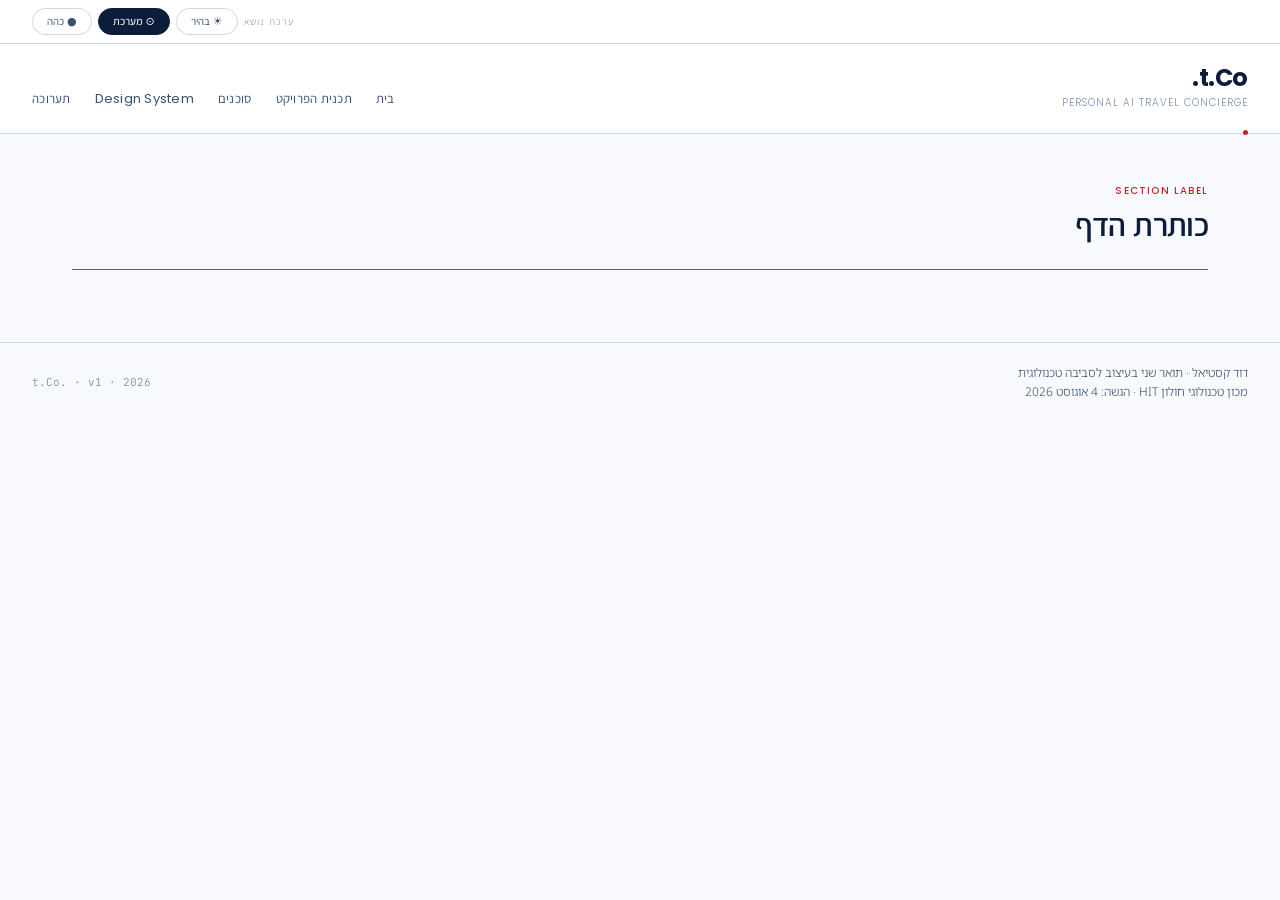
==== pages/agents.html @ d702f6f4 "init: t.Co. project structure" ====
<!DOCTYPE html>
<html lang="he" dir="rtl" data-theme="system">
<head>
  <meta charset="UTF-8" />
  <meta name="viewport" content="width=device-width, initial-scale=1.0" />
  <title>t.Co. — [PAGE TITLE]</title>
  <link rel="stylesheet" href="../assets/css/tco-design.css" />
</head>
<body>

  <!-- Theme bar -->
  <div class="theme-bar">
    <span class="theme-bar__label">ערכת נושא</span>
    <button class="theme-btn" onclick="setTheme('light')"  id="btn-light">☀ בהיר</button>
    <button class="theme-btn" onclick="setTheme('system')" id="btn-system">⊙ מערכת</button>
    <button class="theme-btn" onclick="setTheme('dark')"   id="btn-dark">● כהה</button>
  </div>

  <!-- Header -->
  <header class="site-header">
    <div>
      <div class="site-logo">t.Co.</div>
      <div class="site-tagline">Personal AI Travel Concierge</div>
    </div>
    <nav>
      <ul class="site-nav">
        <li><a href="../index.html">בית</a></li>
        <li><a href="project-plan.html">תכנית הפרויקט</a></li>
        <li><a href="agents.html">סוכנים</a></li>
        <li><a href="design-system.html">Design System</a></li>
        <li><a href="exhibition.html">תערוכה</a></li>
      </ul>
    </nav>
  </header>

  <!-- Page content -->
  <main>
    <section class="section">
      <div class="container">

        <p class="section-label">SECTION LABEL</p>
        <h1>כותרת הדף</h1>
        <hr class="rule-blue" />

        <!-- Content here -->

      </div>
    </section>
  </main>

  <!-- Footer -->
  <footer class="site-footer">
    <div class="site-footer__left" dir="rtl">
      דוד קסטיאל · תואר שני בעיצוב לסביבה טכנולוגית<br>
      מכון טכנולוגי חולון HIT · הגשה: 4 אוגוסט 2026
    </div>
    <div class="site-footer__right">t.Co. · v1 · 2026</div>
  </footer>

  <script>
    const root = document.documentElement;
    const mq   = window.matchMedia('(prefers-color-scheme: dark)');
    let current = localStorage.getItem('tco-theme') || 'system';
    function applyTheme(t) {
      root.setAttribute('data-theme', t);
      ['light','system','dark'].forEach(x =>
        document.getElementById('btn-' + x).classList.toggle('active', x === t)
      );
      current = t;
      localStorage.setItem('tco-theme', t);
    }
    function setTheme(t) { applyTheme(t); }
    mq.addEventListener('change', () => { if (current === 'system') applyTheme('system'); });
    applyTheme(current);
  </script>
</body>
</html>
---- assets/css/tco-design.css ----
/*
 * t.Co. Design System — tco-design.css
 * Personal AI Travel Concierge | David Castiel | HIT M.Design 2026
 * Import this file in every HTML page in the project.
 *
 * Usage:
 *   <link rel="stylesheet" href="../assets/css/tco-design.css">
 *   (adjust relative path per page depth)
 */

/* ── Google Fonts ─────────────────────────────────────────────────────────── */
@import url('https://fonts.googleapis.com/css2?family=Poppins:wght@300;400;500;700&family=Assistant:wght@300;400;600&family=Noto+Sans+Hebrew:wght@300;400;600&family=JetBrains+Mono:wght@400;500&display=swap');

/* ── CSS Variables — Light Theme (default) ───────────────────────────────── */
:root {
  /* Primary blues */
  --navy:          #0B1D3A;
  --blue-mid:      #1A3F72;
  --blue-soft:     #2E6AAF;
  --blue-pale:     #E8F0FA;

  /* Accent */
  --crimson:       #C0272D;
  --crimson-dim:   #F5E0E1;

  /* Text */
  --text-dark:     #0F1C2E;
  --text-mid:      #3A5070;
  --text-light:    #7A94B0;

  /* Surfaces */
  --bg:            #F8F9FC;
  --surface:       #FFFFFF;
  --card:          #FFFFFF;
  --rule:          #C8D8EC;

  /* Typography */
  --font-latin:    'Poppins', 'Assistant', 'DM Sans', system-ui, sans-serif;
  --font-hebrew:   'Noto Sans Hebrew', 'Assistant', system-ui, sans-serif;
  --font-mono:     'JetBrains Mono', monospace;

  /* Spacing */
  --unit:          8px;
  --radius-sm:     6px;
  --radius-md:     8px;
  --radius-lg:     12px;
  --radius-xl:     16px;
  --max-width:     1200px;
}

/* ── Dark Theme ──────────────────────────────────────────────────────────── */
[data-theme="dark"] {
  --navy:          #B8D0F0;
  --blue-mid:      #7AAAD4;
  --blue-soft:     #4A7FB5;
  --blue-pale:     #1C2230;

  --crimson:       #E05A5F;
  --crimson-dim:   #2A1518;

  --text-dark:     #F0EDE8;
  --text-mid:      #8A95AA;
  --text-light:    #4A5568;

  --bg:            #0D1117;
  --surface:       #161B22;
  --card:          #1C2230;
  --rule:          #2A3245;
}

/* ── System Theme ────────────────────────────────────────────────────────── */
@media (prefers-color-scheme: dark) {
  [data-theme="system"] {
    --navy:          #B8D0F0;
    --blue-mid:      #7AAAD4;
    --blue-soft:     #4A7FB5;
    --blue-pale:     #1C2230;
    --crimson:       #E05A5F;
    --crimson-dim:   #2A1518;
    --text-dark:     #F0EDE8;
    --text-mid:      #8A95AA;
    --text-light:    #4A5568;
    --bg:            #0D1117;
    --surface:       #161B22;
    --card:          #1C2230;
    --rule:          #2A3245;
  }
}

/* ── Reset & Base ────────────────────────────────────────────────────────── */
*, *::before, *::after { box-sizing: border-box; margin: 0; padding: 0; }

html {
  font-size: 16px;
  scroll-behavior: smooth;
  -webkit-font-smoothing: antialiased;
}

body {
  background: var(--bg);
  color: var(--text-dark);
  font-family: var(--font-latin);
  font-weight: 300;
  line-height: 1.7;
  transition: background 0.25s ease, color 0.25s ease;
}

/* Hebrew content */
[lang="he"], .rtl, [dir="rtl"] {
  font-family: var(--font-hebrew);
  direction: rtl;
  text-align: right;
}

/* ── Typography ──────────────────────────────────────────────────────────── */
h1, h2, h3, h4 { color: var(--navy); line-height: 1.25; }

h1 { font-size: 2rem;    font-weight: 600; letter-spacing: -0.02em; margin-bottom: 0.5rem; }
h2 { font-size: 1.375rem; font-weight: 500; margin-bottom: 0.4rem; }
h3 { font-size: 1.1rem;  font-weight: 500; color: var(--blue-mid); margin-bottom: 0.3rem; }
h4 { font-size: 0.9rem;  font-weight: 500; color: var(--text-mid); text-transform: uppercase; letter-spacing: 0.08em; }

p  { color: var(--text-dark); font-size: 0.9375rem; margin-bottom: 1rem; }

a  { color: var(--blue-soft); text-decoration: none; transition: color 0.2s ease; }
a:hover { color: var(--crimson); }

code, pre {
  font-family: var(--font-mono);
  font-size: 0.85rem;
  background: var(--blue-pale);
  color: var(--blue-mid);
  border-radius: var(--radius-sm);
  padding: 0.15em 0.4em;
}

pre {
  padding: 1rem 1.25rem;
  overflow-x: auto;
  border: 1px solid var(--rule);
}

/* ── Layout ──────────────────────────────────────────────────────────────── */
.container {
  width: 100%;
  max-width: var(--max-width);
  margin: 0 auto;
  padding: 0 32px;
}

.section {
  padding: 48px 0;
  border-bottom: 1px solid var(--rule);
}

.section:last-child { border-bottom: none; }

.grid-2 { display: grid; grid-template-columns: repeat(2, 1fr); gap: 24px; }
.grid-3 { display: grid; grid-template-columns: repeat(3, 1fr); gap: 16px; }
.grid-4 { display: grid; grid-template-columns: repeat(4, 1fr); gap: 14px; }

@media (max-width: 768px) {
  .grid-2, .grid-3, .grid-4 { grid-template-columns: 1fr; }
  .container { padding: 0 20px; }
}

/* ── Theme Bar ───────────────────────────────────────────────────────────── */
.theme-bar {
  display: flex;
  align-items: center;
  justify-content: flex-end;
  gap: 6px;
  padding: 8px 32px;
  background: var(--surface);
  border-bottom: 1px solid var(--rule);
}

.theme-bar__label {
  font-size: 10px;
  letter-spacing: 0.1em;
  text-transform: uppercase;
  color: var(--text-light);
  margin-right: 4px;
}

.theme-btn {
  padding: 4px 14px;
  border-radius: 20px;
  border: 1px solid var(--rule);
  background: transparent;
  color: var(--text-mid);
  font-family: var(--font-latin);
  font-size: 11px;
  cursor: pointer;
  transition: all 0.2s ease;
}

.theme-btn:hover { border-color: var(--blue-soft); color: var(--blue-soft); }
.theme-btn.active {
  background: var(--navy);
  border-color: var(--navy);
  color: var(--bg);
  font-weight: 500;
}

/* ── Header ──────────────────────────────────────────────────────────────── */
.site-header {
  border-bottom: 1px solid var(--rule);
  padding: 22px 32px;
  display: flex;
  align-items: flex-end;
  justify-content: space-between;
  background: var(--surface);
  position: relative;
}

/* Thin crimson dot accent on far right of header bottom border */
.site-header::after {
  content: '';
  position: absolute;
  bottom: -2px;
  right: 32px;
  width: 5px;
  height: 5px;
  border-radius: 50%;
  background: var(--crimson);
}

.site-logo {
  font-family: var(--font-latin);
  font-size: 1.5rem;
  font-weight: 700;
  color: var(--navy);
  letter-spacing: -0.02em;
  line-height: 1;
}

.site-tagline {
  font-size: 10px;
  letter-spacing: 0.1em;
  text-transform: uppercase;
  color: var(--text-light);
  margin-top: 4px;
}

.site-nav {
  display: flex;
  gap: 24px;
  align-items: center;
  list-style: none;
}

.site-nav a {
  font-size: 13px;
  color: var(--text-mid);
  font-weight: 400;
  letter-spacing: 0.02em;
}

.site-nav a:hover { color: var(--navy); }

.site-nav a.active { color: var(--navy); font-weight: 500; }

/* ── Footer ──────────────────────────────────────────────────────────────── */
.site-footer {
  border-top: 1px solid var(--rule);
  padding: 20px 32px;
  display: flex;
  justify-content: space-between;
  align-items: center;
}

.site-footer__left  { font-size: 12px; color: var(--text-mid); line-height: 1.6; }
.site-footer__right { font-family: var(--font-mono); font-size: 11px; color: var(--text-light); }

/* ── Cards ───────────────────────────────────────────────────────────────── */
.card {
  background: var(--card);
  border: 1px solid var(--rule);
  border-radius: var(--radius-lg);
  padding: 24px;
  transition: border-color 0.2s ease;
}

.card:hover { border-color: var(--blue-soft); }

.card__icon {
  width: 36px;
  height: 36px;
  border-radius: var(--radius-md);
  margin-bottom: 14px;
  display: flex;
  align-items: center;
  justify-content: center;
}

.card__title {
  font-size: 14px;
  font-weight: 600;
  color: var(--navy);
  margin-bottom: 6px;
}

.card__body {
  font-size: 13px;
  color: var(--text-mid);
  line-height: 1.65;
}

/* ── Buttons ─────────────────────────────────────────────────────────────── */
.btn {
  display: inline-flex;
  align-items: center;
  gap: 8px;
  padding: 10px 22px;
  border-radius: var(--radius-md);
  font-family: var(--font-latin);
  font-size: 12px;
  font-weight: 500;
  letter-spacing: 0.05em;
  text-transform: uppercase;
  cursor: pointer;
  transition: all 0.2s ease;
  border: none;
}

.btn-primary {
  background: var(--blue-mid);
  color: #FFFFFF;
}

.btn-primary:hover { background: var(--navy); color: #FFFFFF; }

.btn-outline {
  background: transparent;
  color: var(--blue-soft);
  border: 1px solid var(--blue-soft);
}

.btn-outline:hover { border-color: var(--navy); color: var(--navy); }

.btn-crimson {
  background: var(--crimson);
  color: #FFFFFF;
}

.btn-crimson:hover { opacity: 0.88; color: #FFFFFF; }

/* ── Status / Tag Pills ──────────────────────────────────────────────────── */
.pill {
  display: inline-block;
  padding: 3px 12px;
  border-radius: 20px;
  font-size: 10px;
  font-weight: 600;
  letter-spacing: 0.07em;
  text-transform: uppercase;
  white-space: nowrap;
}

.pill-key     { background: #F5E0E1; color: #C0272D; }
.pill-design  { background: #EEEAF8; color: #5A4FAA; }
.pill-dev     { background: #E0F4F3; color: #2A9E96; }
.pill-qa      { background: #FDF3E3; color: #B86F0A; }
.pill-content { background: #E8F0FA; color: #2E6AAF; }
.pill-docs    { background: #EDEAF8; color: #7A6FC0; }
.pill-fix     { background: #F5E0E1; color: #C0272D; }
.pill-impl    { background: #E8F0FA; color: #1A3F72; }

/* ── Tables ──────────────────────────────────────────────────────────────── */
.tco-table {
  width: 100%;
  border-collapse: collapse;
  font-size: 13px;
}

.tco-table th {
  background: var(--navy);
  color: var(--blue-pale);
  font-family: var(--font-latin);
  font-weight: 500;
  font-size: 11px;
  letter-spacing: 0.06em;
  text-transform: uppercase;
  padding: 10px 14px;
  text-align: left;
}

.tco-table td {
  padding: 9px 14px;
  color: var(--text-dark);
  border-bottom: 1px solid var(--rule);
  vertical-align: middle;
}

.tco-table tr:nth-child(even) td { background: var(--blue-pale); }
.tco-table tr:hover td { background: var(--crimson-dim); }

/* ── Dividers ────────────────────────────────────────────────────────────── */
.rule       { border: none; border-top: 1px solid var(--rule);       margin: 24px 0; }
.rule-blue  { border: none; border-top: 1px solid var(--blue-soft);  margin: 24px 0; }
.rule-navy  { border: none; border-top: 2px solid var(--navy);       margin: 24px 0; }

/* ── Section label (above heading) ──────────────────────────────────────── */
.section-label {
  font-size: 10px;
  font-weight: 500;
  letter-spacing: 0.12em;
  text-transform: uppercase;
  color: var(--crimson);
  margin-bottom: 6px;
}

/* ── Chapter number (large, decorative) ─────────────────────────────────── */
.chapter-num {
  font-family: var(--font-mono);
  font-size: 11px;
  font-weight: 500;
  color: var(--crimson);
  letter-spacing: 0.08em;
  text-transform: uppercase;
  margin-bottom: 4px;
}

/* ── Utility ─────────────────────────────────────────────────────────────── */
.text-center  { text-align: center; }
.text-right   { text-align: right; }
.text-muted   { color: var(--text-mid); }
.text-light   { color: var(--text-light); }
.text-crimson { color: var(--crimson); }
.text-navy    { color: var(--navy); }
.text-mono    { font-family: var(--font-mono); }

.bg-pale      { background: var(--blue-pale); }
.bg-surface   { background: var(--surface); }
.bg-navy      { background: var(--navy); color: var(--blue-pale); }

.mt-1 { margin-top:  8px; }  .mb-1 { margin-bottom:  8px; }
.mt-2 { margin-top: 16px; }  .mb-2 { margin-bottom: 16px; }
.mt-3 { margin-top: 24px; }  .mb-3 { margin-bottom: 24px; }
.mt-4 { margin-top: 32px; }  .mb-4 { margin-bottom: 32px; }
.mt-6 { margin-top: 48px; }  .mb-6 { margin-bottom: 48px; }

.hidden { display: none; }
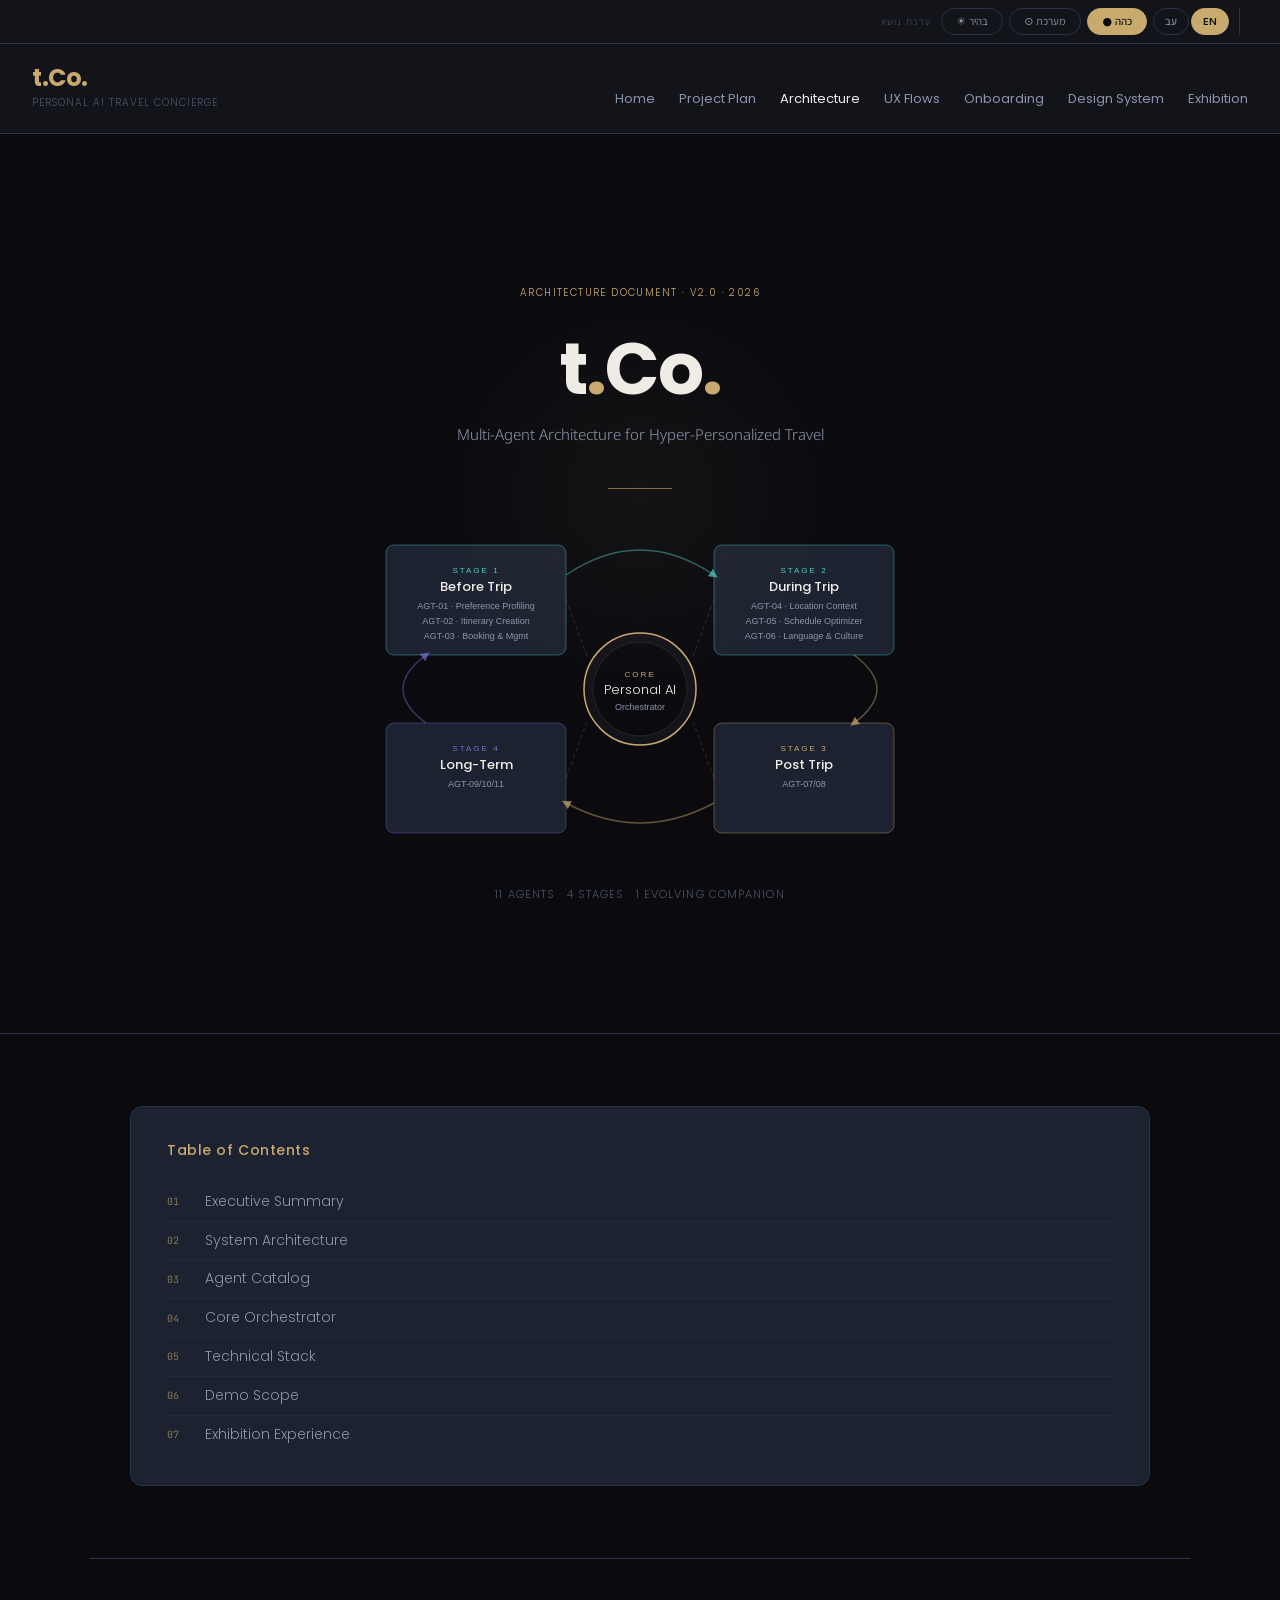
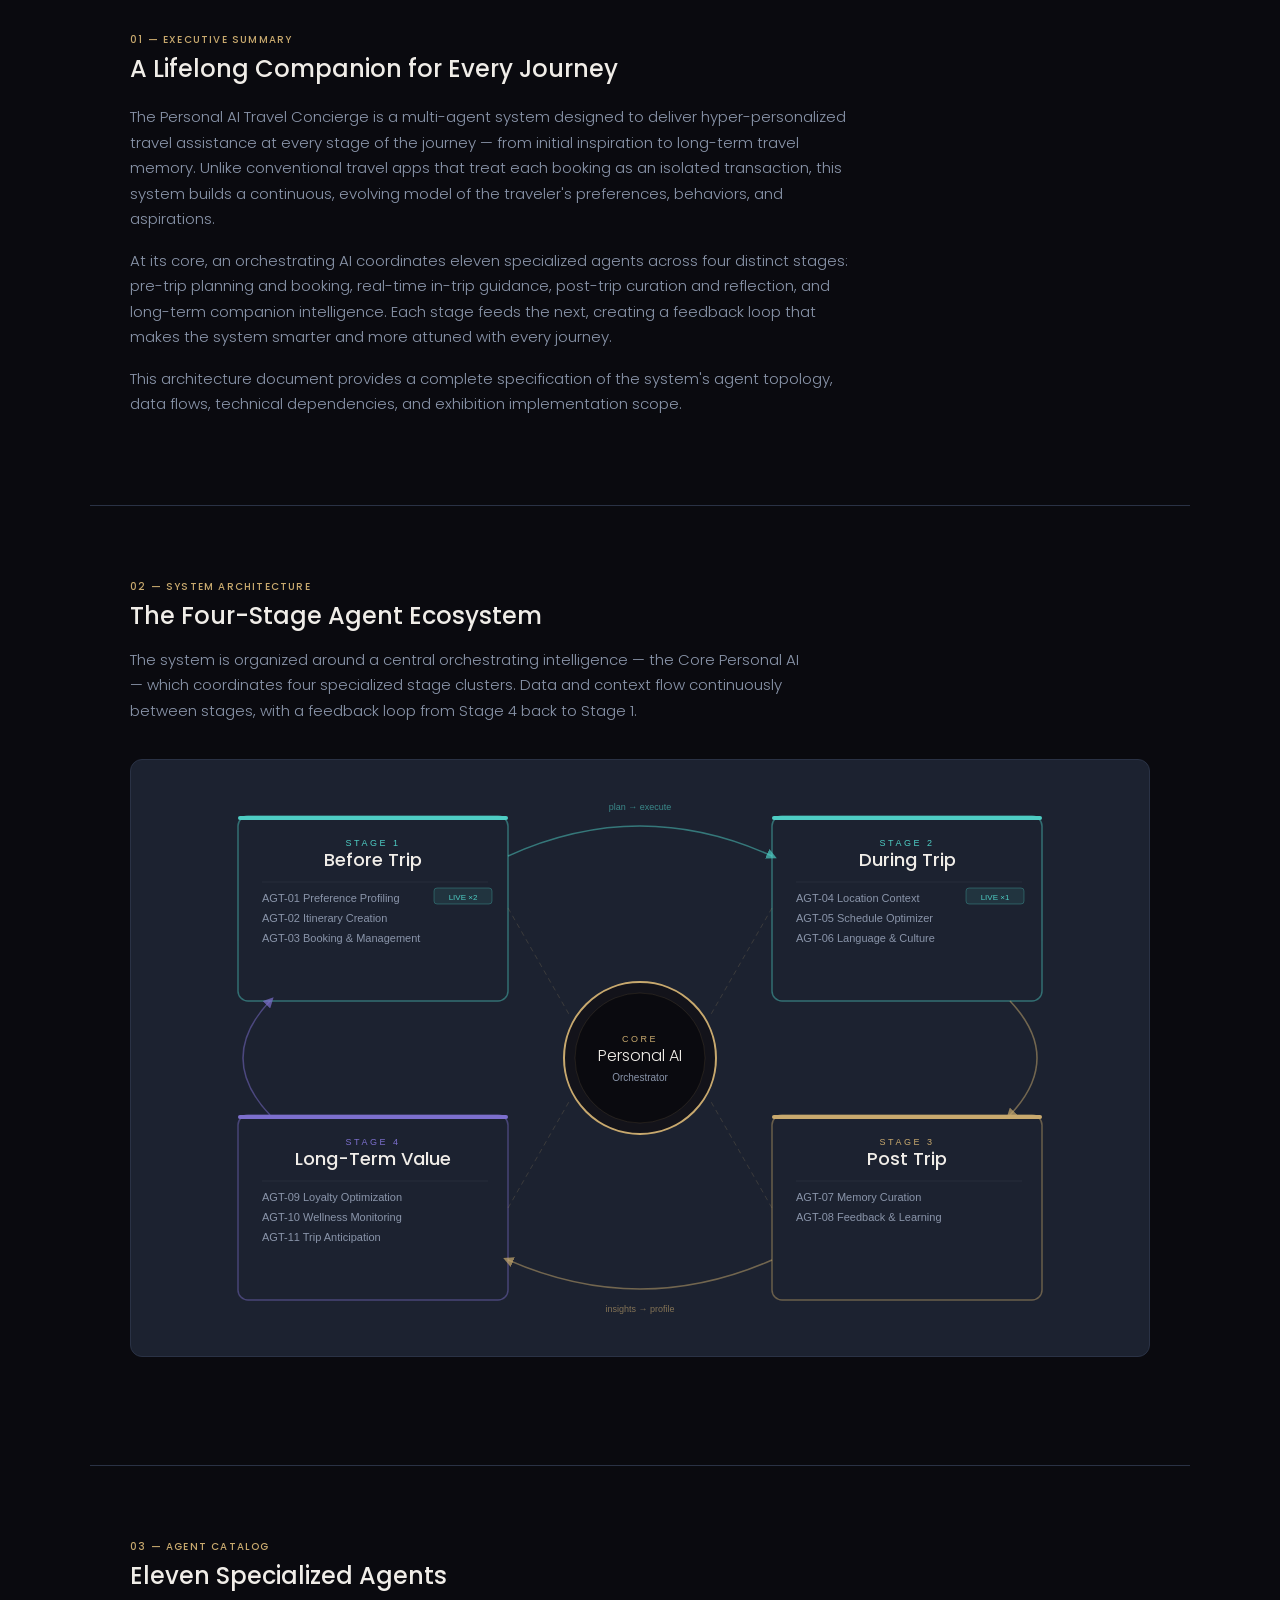
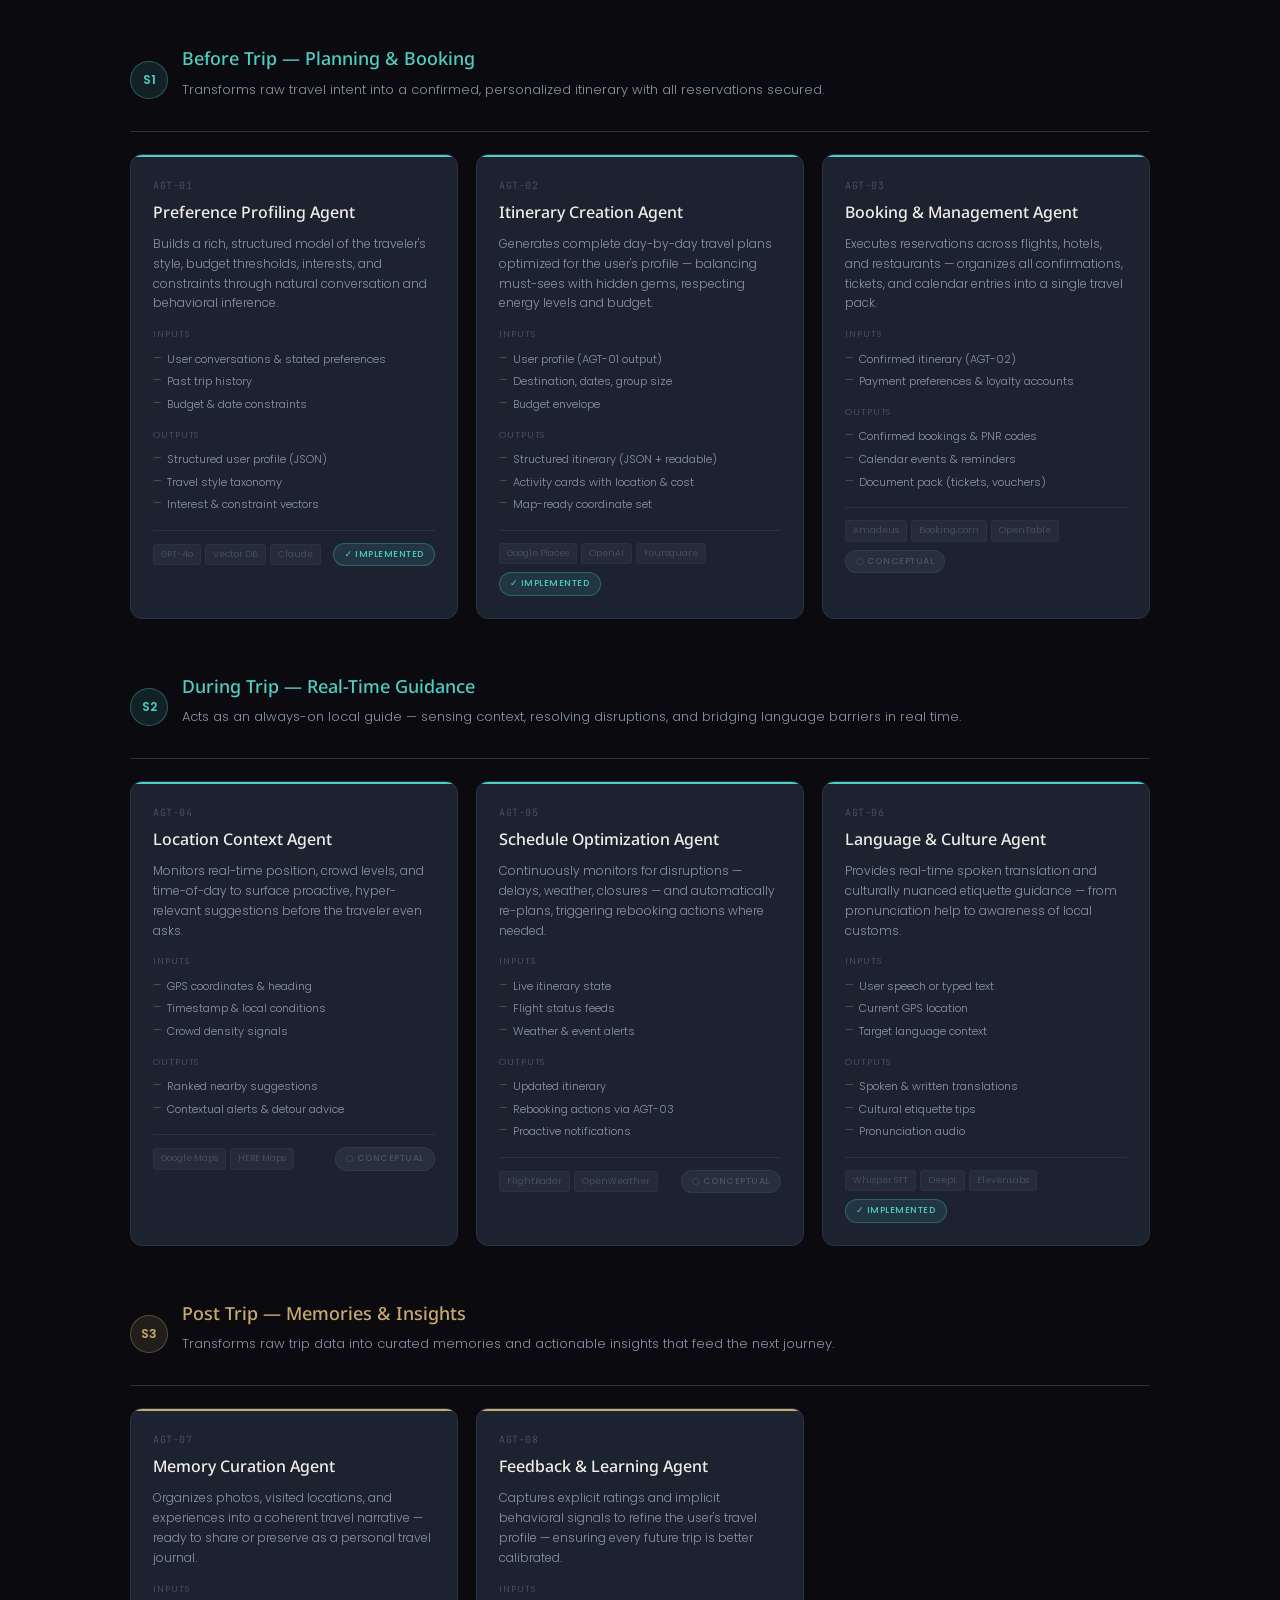
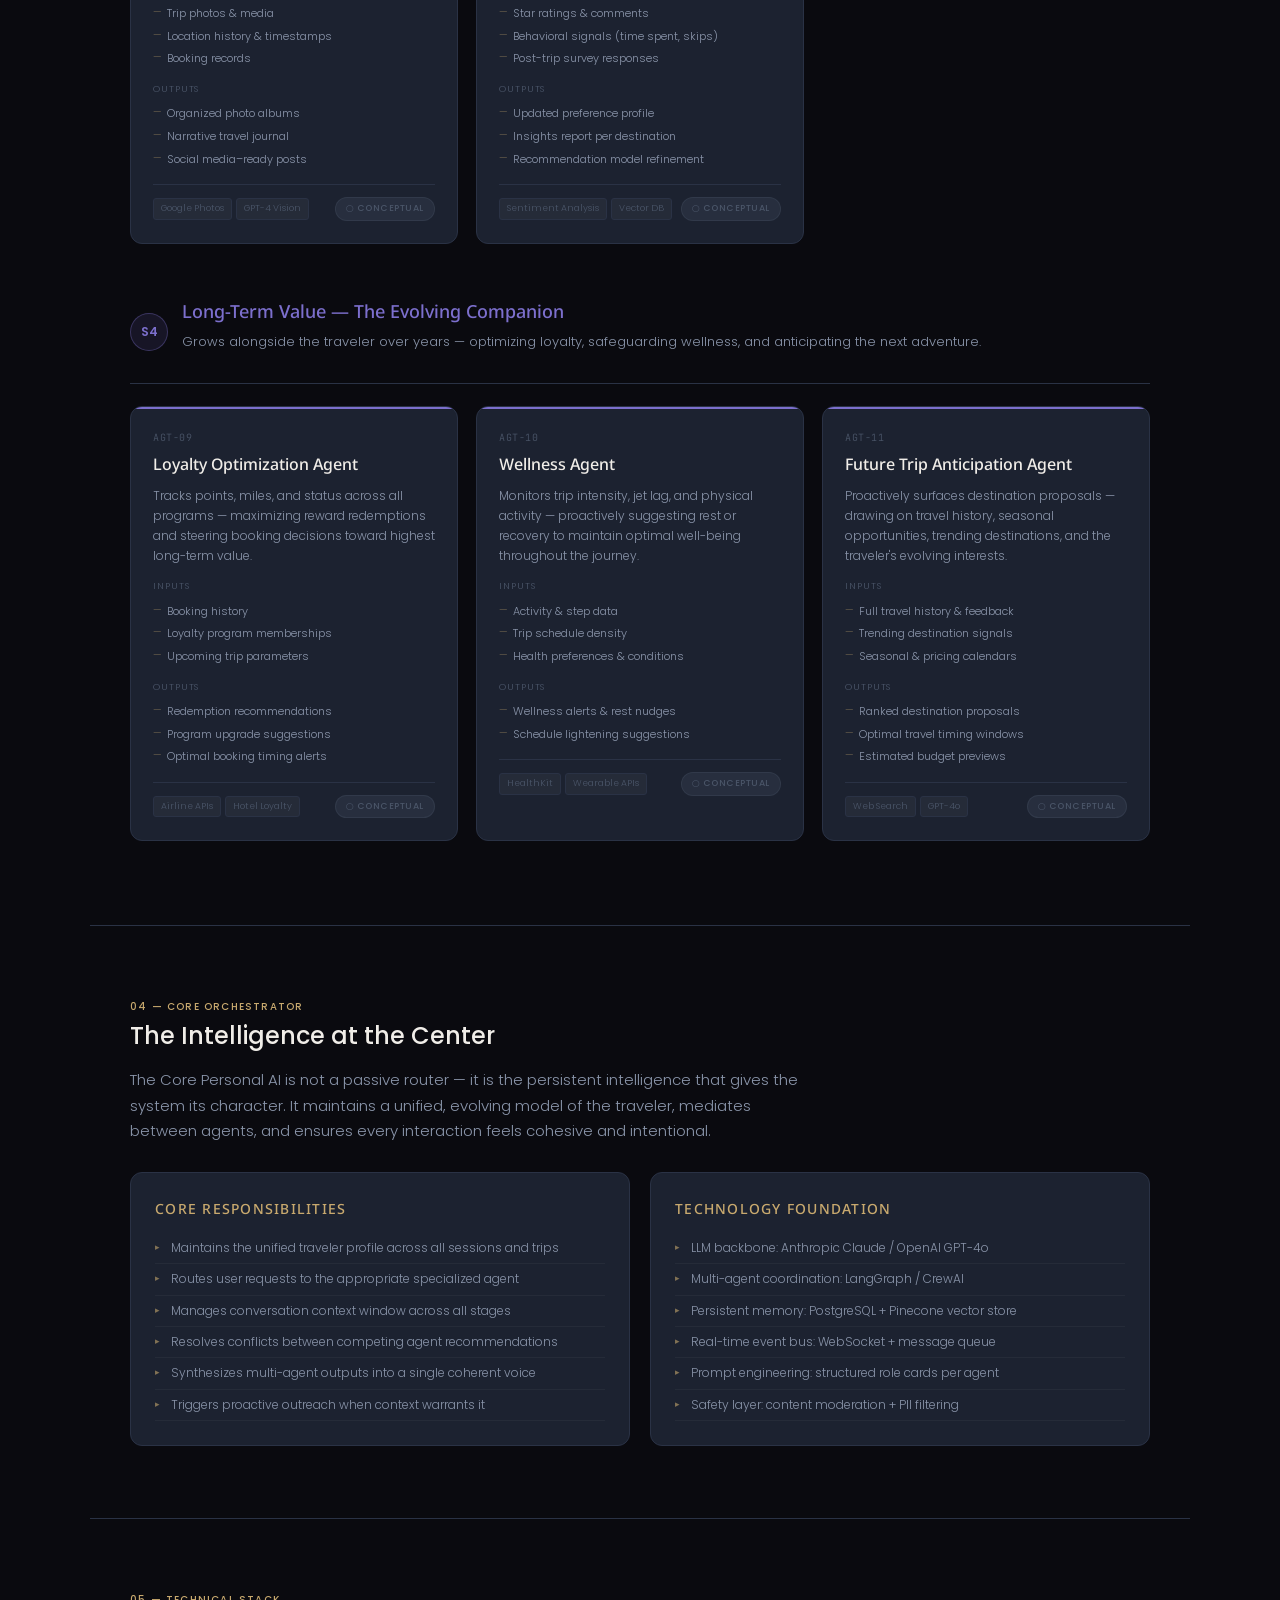
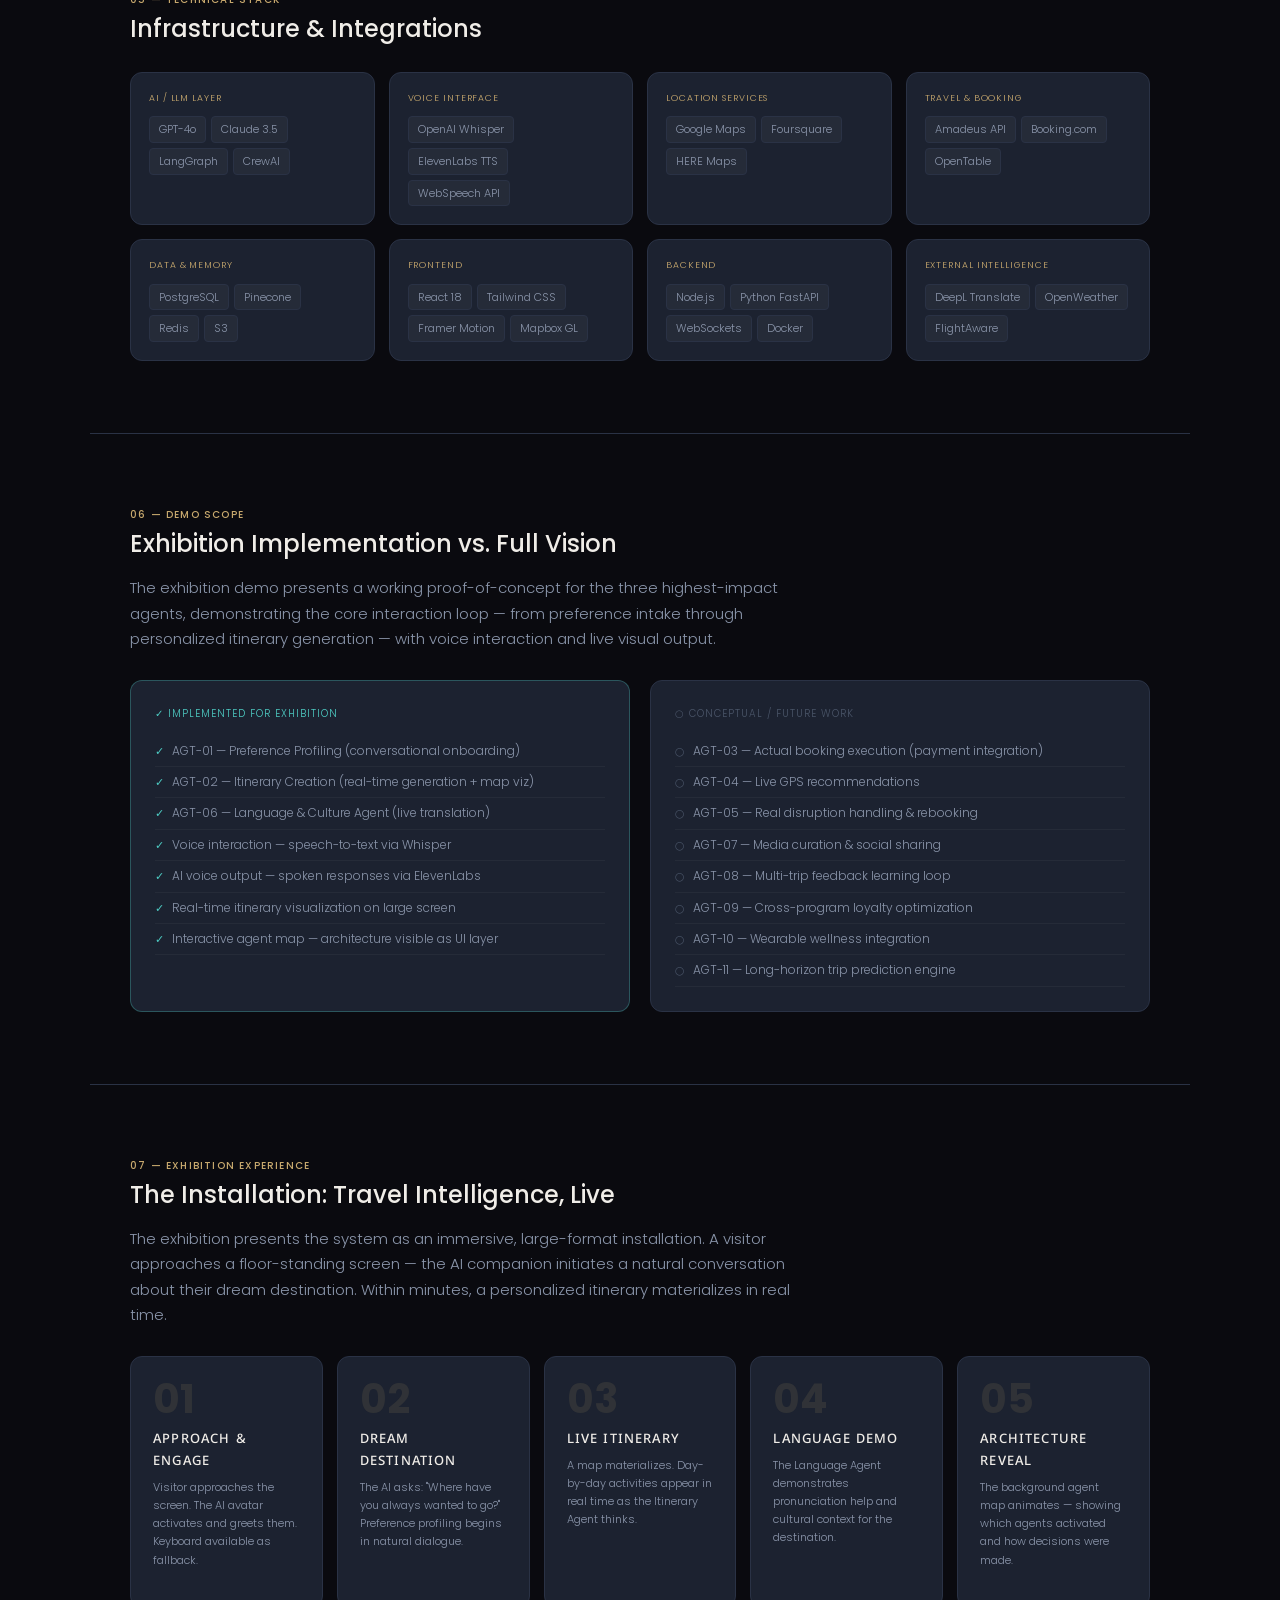
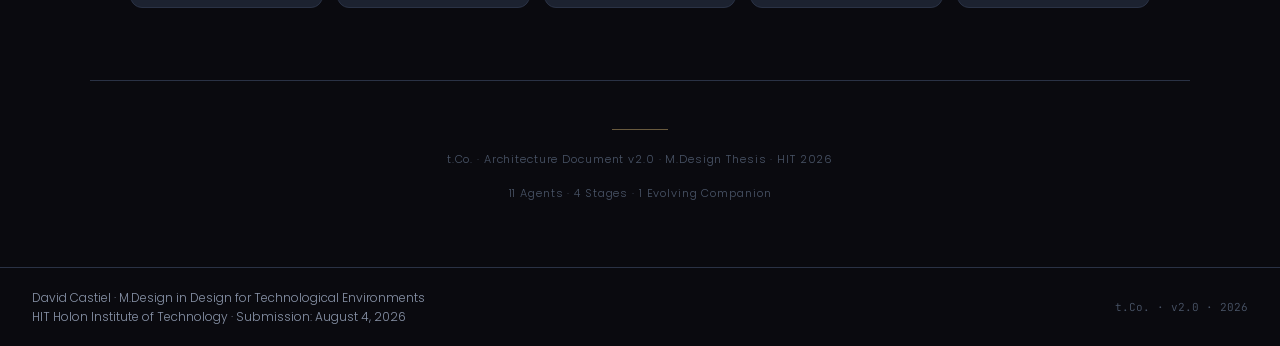
==== commit fa5a292c: "add: onboarding dialogue flows v1.0 — prototype, PDF, DOCX + nav update" ====
--- a/pages/agents.html
+++ b/pages/agents.html
@@ -1,77 +1,579 @@
 <!DOCTYPE html>
-<html lang="he" dir="rtl" data-theme="system">
+<html lang="en" dir="ltr" data-theme="system">
 <head>
-  <meta charset="UTF-8" />
-  <meta name="viewport" content="width=device-width, initial-scale=1.0" />
-  <title>t.Co. — [PAGE TITLE]</title>
-  <link rel="stylesheet" href="../assets/css/tco-design.css" />
+<meta charset="UTF-8">
+<meta name="viewport" content="width=device-width, initial-scale=1.0">
+<title>t.Co. — System Architecture — v2.0</title>
+<link rel="stylesheet" href="../assets/css/tco-design.css">
+<style>
+  .cover { min-height:100vh;display:flex;flex-direction:column;justify-content:center;align-items:center;text-align:center;padding:100px 40px 80px;background:var(--bg);border-bottom:1px solid var(--border);position:relative;overflow:hidden; }
+  .cover::before { content:'';position:absolute;width:500px;height:500px;background:radial-gradient(circle,rgba(200,169,110,0.05) 0%,transparent 65%);top:40%;left:50%;transform:translate(-50%,-50%);pointer-events:none; }
+  .cover-tag   { font-size:10px;letter-spacing:0.14em;text-transform:uppercase;color:var(--gold);margin-bottom:28px;font-family:var(--font-latin); }
+  .cover-title { font-family:var(--font-latin);font-size:clamp(40px,6vw,72px);font-weight:700;color:var(--text-primary);line-height:1.1;margin-bottom:14px;letter-spacing:-0.025em; }
+  .cover-title span { color:var(--gold); }
+  .cover-sub   { font-family:var(--font-hebrew);font-size:15px;font-weight:300;color:var(--text-secondary);margin-bottom:40px; }
+  .cover-rule  { width:64px;height:1px;background:var(--gold);margin:0 auto 40px;opacity:0.6; }
+  .cover-meta  { font-size:11px;color:var(--text-muted);letter-spacing:0.1em;text-transform:uppercase;font-family:var(--font-latin); }
+
+  .doc-section { max-width:1100px;margin:0 auto;padding:72px 40px;border-bottom:1px solid var(--border); }
+  .doc-section:last-of-type { border-bottom:none; }
+
+  .toc-box   { background:var(--card);border:1px solid var(--border);border-radius:var(--radius-lg);padding:32px 36px; }
+  .toc-title { font-size:14px;font-weight:500;color:var(--gold);margin-bottom:20px;letter-spacing:0.04em; }
+  .toc-list  { list-style:none;counter-reset:toc; }
+  .toc-list li { counter-increment:toc;padding:7px 0;border-bottom:1px solid rgba(255,255,255,0.04);display:flex;align-items:center;gap:14px; }
+  .toc-list li:last-child { border-bottom:none; }
+  .toc-list li::before { content:"0" counter(toc);font-size:10px;color:var(--gold);font-family:var(--font-mono);opacity:0.7;min-width:24px; }
+  .toc-list a { color:var(--text-secondary);font-size:14px;text-decoration:none;transition:color 0.2s; }
+  .toc-list a:hover { color:var(--gold);opacity:1; }
+
+  .diagram-box { background:var(--card);border:1px solid var(--border);border-radius:var(--radius-lg);padding:28px;margin:36px 0;overflow-x:auto; }
+  .diagram-box svg { display:block;margin:0 auto;max-width:100%; }
+
+  .stage-hdr  { display:flex;align-items:center;gap:14px;margin:52px 0 22px;padding-bottom:14px;border-bottom:1px solid var(--border); }
+  .stage-badge { width:38px;height:38px;border-radius:50%;display:flex;align-items:center;justify-content:center;font-size:12px;font-weight:600;flex-shrink:0;font-family:var(--font-latin); }
+  .sb-1 { background:rgba(78,205,196,0.12);color:var(--teal);border:1px solid rgba(78,205,196,0.35); }
+  .sb-2 { background:rgba(78,205,196,0.12);color:var(--teal);border:1px solid rgba(78,205,196,0.35); }
+  .sb-3 { background:var(--gold-dim);color:var(--gold);border:1px solid rgba(200,169,110,0.35); }
+  .sb-4 { background:var(--purple-dim);color:var(--purple);border:1px solid rgba(124,111,205,0.35); }
+  .stage-info h3 { font-size:18px;font-weight:500;font-family:var(--font-hebrew); }
+  .stage-info p  { font-size:13px;color:var(--text-secondary);margin-top:3px;font-family:var(--font-latin); }
+
+  .agents-grid { display:grid;grid-template-columns:repeat(auto-fill,minmax(300px,1fr));gap:18px;margin-bottom:12px; }
+  .agent-card  { background:var(--card);border:1px solid var(--border);border-radius:var(--radius-lg);padding:22px;transition:border-color 0.2s;position:relative;overflow:hidden; }
+  .agent-card:hover { border-color:rgba(200,169,110,0.3); }
+  .agent-card::before { content:'';position:absolute;top:0;left:0;right:0;height:2px; }
+  .ac-s1::before,.ac-s2::before { background:var(--teal); }
+  .ac-s3::before { background:var(--gold); }
+  .ac-s4::before { background:var(--purple); }
+  .agent-id   { font-family:var(--font-mono);font-size:10px;color:var(--text-muted);margin-bottom:5px;letter-spacing:0.06em; }
+  .agent-name { font-size:16px;font-weight:500;color:var(--text-primary);margin-bottom:8px;font-family:var(--font-hebrew); }
+  .agent-role { font-size:12px;color:var(--text-secondary);line-height:1.65;margin-bottom:14px;font-family:var(--font-latin);direction:ltr;text-align:left; }
+  .io-lbl  { font-size:9px;letter-spacing:0.1em;text-transform:uppercase;color:var(--text-muted);margin-bottom:5px;font-family:var(--font-latin); }
+  .io-list { list-style:none;margin-bottom:12px; }
+  .io-list li { font-size:11px;color:var(--text-secondary);padding:2px 0 2px 14px;position:relative;font-family:var(--font-latin);direction:ltr;text-align:left; }
+  .io-list li::before { content:'—';position:absolute;left:0;color:var(--gold);opacity:0.4;font-size:10px; }
+  .agent-foot { display:flex;align-items:center;justify-content:space-between;margin-top:14px;padding-top:12px;border-top:1px solid var(--border);flex-wrap:wrap;gap:8px; }
+  .api-list   { display:flex;flex-wrap:wrap;gap:4px; }
+  .api-tag    { font-size:9px;background:rgba(255,255,255,0.04);border:1px solid var(--border);border-radius:3px;padding:2px 7px;color:var(--text-muted);font-family:var(--font-latin); }
+  .st-impl { background:rgba(78,205,196,0.12);color:var(--teal);border:1px solid rgba(78,205,196,0.3);font-size:9px;padding:3px 10px;border-radius:20px;font-weight:500;letter-spacing:0.06em;text-transform:uppercase;font-family:var(--font-latin); }
+  .st-conc { background:rgba(74,85,104,0.25);color:var(--text-muted);border:1px solid rgba(74,85,104,0.3);font-size:9px;padding:3px 10px;border-radius:20px;font-weight:500;letter-spacing:0.06em;text-transform:uppercase;font-family:var(--font-latin); }
+
+  .orch-grid { display:grid;grid-template-columns:1fr 1fr;gap:20px;margin-top:28px; }
+  .orch-card { background:var(--card);border:1px solid var(--border);border-radius:var(--radius-lg);padding:24px; }
+  .orch-card h4 { font-size:14px;color:var(--gold);margin-bottom:12px;font-weight:500;font-family:var(--font-hebrew); }
+  .orch-card ul { list-style:none; }
+  .orch-card li { font-size:12px;color:var(--text-secondary);padding:5px 0 5px 16px;position:relative;border-bottom:1px solid rgba(255,255,255,0.04);font-family:var(--font-latin);direction:ltr;text-align:left; }
+  .orch-card li::before { content:'▸';position:absolute;left:0;color:var(--gold);font-size:9px;top:7px;opacity:0.6; }
+
+  .stack-grid { display:grid;grid-template-columns:repeat(auto-fill,minmax(220px,1fr));gap:14px;margin-top:28px; }
+  .stack-card { background:var(--card);border:1px solid var(--border);border-radius:var(--radius-lg);padding:18px; }
+  .stack-cat  { font-size:9px;letter-spacing:0.1em;text-transform:uppercase;color:var(--gold);margin-bottom:10px;font-family:var(--font-latin); }
+  .stack-tags { display:flex;flex-wrap:wrap;gap:5px; }
+  .stack-tag  { font-size:11px;background:rgba(255,255,255,0.04);border:1px solid var(--border);padding:3px 9px;border-radius:4px;color:var(--text-secondary);font-family:var(--font-latin); }
+
+  .demo-grid { display:grid;grid-template-columns:1fr 1fr;gap:20px;margin-top:28px; }
+  .demo-col  { background:var(--card);border-radius:var(--radius-lg);padding:24px; }
+  .demo-col.impl { border:1px solid rgba(78,205,196,0.3); }
+  .demo-col.conc { border:1px solid var(--border); }
+  .demo-ttl  { font-size:10px;letter-spacing:0.1em;text-transform:uppercase;margin-bottom:14px;font-family:var(--font-latin); }
+  .demo-col.impl .demo-ttl { color:var(--teal); }
+  .demo-col.conc .demo-ttl { color:var(--text-muted); }
+  .demo-col ul { list-style:none; }
+  .demo-col li { font-size:12px;padding:5px 0;border-bottom:1px solid rgba(255,255,255,0.04);color:var(--text-secondary);display:flex;align-items:baseline;gap:8px;font-family:var(--font-latin);direction:ltr; }
+  .demo-col.impl li::before { content:'✓';color:var(--teal);font-size:11px;flex-shrink:0; }
+  .demo-col.conc li::before { content:'○';color:var(--text-muted);font-size:11px;flex-shrink:0; }
+
+  .ex-steps { display:grid;grid-template-columns:repeat(auto-fill,minmax(190px,1fr));gap:14px;margin-top:28px; }
+  .ex-step  { background:var(--card);border:1px solid var(--border);border-radius:var(--radius-lg);padding:22px; }
+  .ex-num   { font-size:40px;font-weight:700;color:rgba(200,169,110,0.12);line-height:1;margin-bottom:8px;font-family:var(--font-latin); }
+  .ex-step h4 { font-size:13px;color:var(--text-primary);margin-bottom:7px;font-weight:500;font-family:var(--font-hebrew); }
+  .ex-step p  { font-size:11px;color:var(--text-secondary);line-height:1.65;font-family:var(--font-latin);direction:ltr;text-align:left; }
+
+  .doc-foot { text-align:center;padding:48px 40px; }
+  .doc-foot p { font-size:11px;color:var(--text-muted);letter-spacing:0.08em;font-family:var(--font-latin); }
+  .foot-rule { width:56px;height:1px;background:var(--gold);margin:0 auto 20px;opacity:0.5; }
+
+  .ltr { direction:ltr;text-align:left;font-family:var(--font-latin); }
+
+  @media (max-width:700px) {
+    .demo-grid,.orch-grid { grid-template-columns:1fr; }
+    .doc-section { padding:48px 20px; }
+    .cover { padding:80px 24px 60px; }
+  }
+
+  /* ── Language toggle ─────────────────────────────────────────────────── */
+  .lang-toggle {
+    display: flex; gap: 2px;
+    margin-right: 8px;
+    border-right: 1px solid var(--border);
+    padding-right: 10px;
+  }
+  .lang-btn {
+    padding: 4px 11px; border-radius: 20px;
+    border: 1px solid var(--border); background: transparent;
+    color: var(--text-secondary); font-family: var(--font-latin);
+    font-size: 11px; font-weight: 500; cursor: pointer;
+    transition: all 0.2s ease;
+  }
+  .lang-btn:hover { border-color: var(--gold); color: var(--gold); }
+  .lang-btn.active { background: var(--gold); border-color: var(--gold); color: #0A0A0F; }
+
+  /* Mobile scroll for all tables */
+  .ph-table-wrap { overflow-x: auto; -webkit-overflow-scrolling: touch; }
+  /* Prevent horizontal overflow on small screens */
+  body { overflow-x: hidden; }
+</style>
+  <meta name="version" content="v2.0">
 </head>
 <body>
 
-  <!-- Theme bar -->
   <div class="theme-bar">
-    <span class="theme-bar__label">ערכת נושא</span>
-    <button class="theme-btn" onclick="setTheme('light')"  id="btn-light">☀ בהיר</button>
-    <button class="theme-btn" onclick="setTheme('system')" id="btn-system">⊙ מערכת</button>
-    <button class="theme-btn" onclick="setTheme('dark')"   id="btn-dark">● כהה</button>
-  </div>
-
-  <!-- Header -->
-  <header class="site-header">
-    <div>
-      <div class="site-logo">t.Co.</div>
-      <div class="site-tagline">Personal AI Travel Concierge</div>
-    </div>
-    <nav>
-      <ul class="site-nav">
-        <li><a href="../index.html">בית</a></li>
-        <li><a href="project-plan.html">תכנית הפרויקט</a></li>
-        <li><a href="agents.html">סוכנים</a></li>
-        <li><a href="design-system.html">Design System</a></li>
-        <li><a href="exhibition.html">תערוכה</a></li>
+    <span class="theme-bar__label"><span data-he="ערכת נושא" data-en="Theme">ערכת נושא</span></span>
+    <button class="theme-btn" onclick="setTheme('light')"  id="btn-light">☀ <span data-he="בהיר" data-en="Light">בהיר</span></button>
+    <button class="theme-btn" onclick="setTheme('system')" id="btn-system">⊙ <span data-he="מערכת" data-en="System">מערכת</span></button>
+    <button class="theme-btn" onclick="setTheme('dark')"   id="btn-dark">● <span data-he="כהה" data-en="Dark">כהה</span></button>
+    <div class="lang-toggle">
+      <button class="lang-btn" id="btn-he" onclick="setLang('he')">עב</button>
+      <button class="lang-btn active" id="btn-en" onclick="setLang('en')">EN</button>
+    </div>
+  </div>
+
+<header class="site-header">
+  <div>
+    <div class="site-logo">t.Co.</div>
+    <div class="site-tagline" data-he="קונסיירז׳ נסיעות AI אישי" data-en="Personal AI Travel Concierge">Personal AI Travel Concierge</div>
+  </div>
+  <nav>
+    <ul class="site-nav">
+      <li><a href="../index.html"      data-he="בית"            data-en="Home">Home</a></li>
+      <li><a href="project-plan.html"  data-he="תכנית הפרויקט" data-en="Project Plan">Project Plan</a></li>
+      <li><a href="agents.html" class="active" data-he="ארכיטקטורה" data-en="Architecture">Architecture</a></li>
+      <li><a href="ux-flows.html"      data-he="UX Flows"      data-en="UX Flows">UX Flows</a></li>
+      <li><a href="onboarding.html"      data-he="Onboarding"  data-en="Onboarding">Onboarding</a></li>
+      <li><a href="design-system.html" data-he="Design System"  data-en="Design System">Design System</a></li>
+      <li><a href="exhibition.html"    data-he="תערוכה"         data-en="Exhibition">Exhibition</a></li>
+    </ul>
+  </nav>
+</header>
+
+<!-- Cover -->
+<div class="cover">
+  <div class="cover-tag"  >Architecture Document · v2.0 · 2026</div>
+  <div class="cover-title">t<span>.</span>Co<span>.</span></div>
+  <div class="cover-sub"  >Multi-Agent Architecture for Hyper-Personalized Travel</div>
+  <div class="cover-rule"></div>
+  <svg width="540" height="320" viewBox="0 0 540 320" fill="none" xmlns="http://www.w3.org/2000/svg">
+    <rect x="16" y="16" width="180" height="110" rx="8" fill="#1C2230" stroke="rgba(78,205,196,0.4)" stroke-width="1"/>
+    <text x="106" y="44" text-anchor="middle" font-family="'DM Sans',sans-serif" font-size="8" fill="#4ECDC4" letter-spacing="2">STAGE 1</text>
+    <text x="106" y="62" text-anchor="middle" font-family="'Poppins',sans-serif" font-size="13" fill="#F0EDE8" font-weight="500">Before Trip</text>
+    <text x="106" y="80" text-anchor="middle" font-family="'DM Sans',sans-serif" font-size="9" fill="#8A95AA">AGT-01 · Preference Profiling</text>
+    <text x="106" y="95" text-anchor="middle" font-family="'DM Sans',sans-serif" font-size="9" fill="#8A95AA">AGT-02 · Itinerary Creation</text>
+    <text x="106" y="110" text-anchor="middle" font-family="'DM Sans',sans-serif" font-size="9" fill="#8A95AA">AGT-03 · Booking &amp; Mgmt</text>
+    <rect x="344" y="16" width="180" height="110" rx="8" fill="#1C2230" stroke="rgba(78,205,196,0.4)" stroke-width="1"/>
+    <text x="434" y="44" text-anchor="middle" font-family="'DM Sans',sans-serif" font-size="8" fill="#4ECDC4" letter-spacing="2">STAGE 2</text>
+    <text x="434" y="62" text-anchor="middle" font-family="'Poppins',sans-serif" font-size="13" fill="#F0EDE8" font-weight="500">During Trip</text>
+    <text x="434" y="80" text-anchor="middle" font-family="'DM Sans',sans-serif" font-size="9" fill="#8A95AA">AGT-04 · Location Context</text>
+    <text x="434" y="95" text-anchor="middle" font-family="'DM Sans',sans-serif" font-size="9" fill="#8A95AA">AGT-05 · Schedule Optimizer</text>
+    <text x="434" y="110" text-anchor="middle" font-family="'DM Sans',sans-serif" font-size="9" fill="#8A95AA">AGT-06 · Language &amp; Culture</text>
+    <rect x="16" y="194" width="180" height="110" rx="8" fill="#1C2230" stroke="rgba(124,111,205,0.4)" stroke-width="1"/>
+    <text x="106" y="222" text-anchor="middle" font-family="'DM Sans',sans-serif" font-size="8" fill="#7C6FCD" letter-spacing="2">STAGE 4</text>
+    <text x="106" y="240" text-anchor="middle" font-family="'Poppins',sans-serif" font-size="13" fill="#F0EDE8" font-weight="500">Long-Term</text>
+    <text x="106" y="258" text-anchor="middle" font-family="'DM Sans',sans-serif" font-size="9" fill="#8A95AA">AGT-09/10/11</text>
+    <rect x="344" y="194" width="180" height="110" rx="8" fill="#1C2230" stroke="rgba(200,169,110,0.4)" stroke-width="1"/>
+    <text x="434" y="222" text-anchor="middle" font-family="'DM Sans',sans-serif" font-size="8" fill="#C8A96E" letter-spacing="2">STAGE 3</text>
+    <text x="434" y="240" text-anchor="middle" font-family="'Poppins',sans-serif" font-size="13" fill="#F0EDE8" font-weight="500">Post Trip</text>
+    <text x="434" y="258" text-anchor="middle" font-family="'DM Sans',sans-serif" font-size="9" fill="#8A95AA">AGT-07/08</text>
+    <circle cx="270" cy="160" r="56" fill="#13131A" stroke="#C8A96E" stroke-width="1.5"/>
+    <circle cx="270" cy="160" r="47" fill="#0A0A0F" stroke="rgba(200,169,110,0.15)" stroke-width="1"/>
+    <text x="270" y="148" text-anchor="middle" font-family="'DM Sans',sans-serif" font-size="8" fill="#C8A96E" letter-spacing="2">CORE</text>
+    <text x="270" y="165" text-anchor="middle" font-family="'Poppins',sans-serif" font-size="13" fill="#F0EDE8">Personal AI</text>
+    <text x="270" y="181" text-anchor="middle" font-family="'DM Sans',sans-serif" font-size="9" fill="#8A95AA">Orchestrator</text>
+    <line x1="196" y1="71" x2="218" y2="130" stroke="rgba(200,169,110,0.2)" stroke-width="1" stroke-dasharray="4,3"/>
+    <line x1="344" y1="71" x2="322" y2="130" stroke="rgba(200,169,110,0.2)" stroke-width="1" stroke-dasharray="4,3"/>
+    <line x1="196" y1="249" x2="218" y2="190" stroke="rgba(200,169,110,0.2)" stroke-width="1" stroke-dasharray="4,3"/>
+    <line x1="344" y1="249" x2="322" y2="190" stroke="rgba(200,169,110,0.2)" stroke-width="1" stroke-dasharray="4,3"/>
+    <path d="M 196 46 Q 270 -4 344 46" stroke="rgba(78,205,196,0.45)" stroke-width="1.5" fill="none" marker-end="url(#ma1)"/>
+    <path d="M 484 126 Q 530 160 484 194" stroke="rgba(200,169,110,0.45)" stroke-width="1.5" fill="none" marker-end="url(#ma2)"/>
+    <path d="M 344 274 Q 270 314 196 274" stroke="rgba(200,169,110,0.45)" stroke-width="1.5" fill="none" marker-end="url(#ma3)"/>
+    <path d="M 56 194 Q 10 160 56 126" stroke="rgba(124,111,205,0.45)" stroke-width="1.5" fill="none" marker-end="url(#ma4)"/>
+    <defs>
+      <marker id="ma1" markerWidth="6" markerHeight="6" refX="3" refY="3" orient="auto"><path d="M0,0 L6,3 L0,6 Z" fill="rgba(78,205,196,0.7)"/></marker>
+      <marker id="ma2" markerWidth="6" markerHeight="6" refX="3" refY="3" orient="auto"><path d="M0,0 L6,3 L0,6 Z" fill="rgba(200,169,110,0.7)"/></marker>
+      <marker id="ma3" markerWidth="6" markerHeight="6" refX="3" refY="3" orient="auto"><path d="M0,0 L6,3 L0,6 Z" fill="rgba(200,169,110,0.7)"/></marker>
+      <marker id="ma4" markerWidth="6" markerHeight="6" refX="3" refY="3" orient="auto"><path d="M0,0 L6,3 L0,6 Z" fill="rgba(124,111,205,0.7)"/></marker>
+    </defs>
+  </svg>
+  <div class="cover-meta" style="margin-top:36px"  >11 Agents · 4 Stages · 1 Evolving Companion</div>
+</div>
+
+<!-- TOC -->
+<div class="doc-section">
+  <div class="toc-box">
+    <div class="toc-title"  >Table of Contents</div>
+    <ol class="toc-list">
+      <li><a href="#summary"             >Executive Summary</a></li>
+      <li><a href="#architecture"  >System Architecture</a></li>
+      <li><a href="#catalog"            >Agent Catalog</a></li>
+      <li><a href="#orchestrator"   >Core Orchestrator</a></li>
+      <li><a href="#stack"           >Technical Stack</a></li>
+      <li><a href="#demo"                    >Demo Scope</a></li>
+      <li><a href="#exhibition"         >Exhibition Experience</a></li>
+    </ol>
+  </div>
+</div>
+
+<!-- 01 SUMMARY -->
+<div class="doc-section" id="summary">
+  <p class="section-label">01 — <span  >Executive Summary</span></p>
+  <h2  >A Lifelong Companion for Every Journey</h2>
+  <div style="max-width:720px;margin-top:20px">
+    <p>The Personal AI Travel Concierge is a multi-agent system designed to deliver hyper-personalized travel assistance at every stage of the journey — from initial inspiration to long-term travel memory. Unlike conventional travel apps that treat each booking as an isolated transaction, this system builds a continuous, evolving model of the traveler's preferences, behaviors, and aspirations.</p>
+    <p style="margin-top:14px">At its core, an orchestrating AI coordinates eleven specialized agents across four distinct stages: pre-trip planning and booking, real-time in-trip guidance, post-trip curation and reflection, and long-term companion intelligence. Each stage feeds the next, creating a feedback loop that makes the system smarter and more attuned with every journey.</p>
+    <p style="margin-top:14px">This architecture document provides a complete specification of the system's agent topology, data flows, technical dependencies, and exhibition implementation scope.</p>
+  </div>
+</div>
+
+<!-- 02 ARCHITECTURE -->
+<div class="doc-section" id="architecture">
+  <p class="section-label">02 — <span  >System Architecture</span></p>
+  <h2  >The Four-Stage Agent Ecosystem</h2>
+  <p style="margin-top:16px;max-width:680px">The system is organized around a central orchestrating intelligence — the Core Personal AI — which coordinates four specialized stage clusters. Data and context flow continuously between stages, with a feedback loop from Stage 4 back to Stage 1.</p>
+  <div class="diagram-box">
+    <svg width="860" height="540" viewBox="0 0 860 540" xmlns="http://www.w3.org/2000/svg">
+      <rect x="28" y="28" width="270" height="185" rx="10" fill="#1C2230" stroke="rgba(78,205,196,0.45)" stroke-width="1.5"/>
+      <rect x="28" y="28" width="270" height="4" rx="2" fill="#4ECDC4"/>
+      <text x="163" y="58" text-anchor="middle" font-family="'DM Sans',sans-serif" font-size="9" fill="#4ECDC4" letter-spacing="2.5">STAGE 1</text>
+      <text x="163" y="78" text-anchor="middle" font-family="'Poppins',sans-serif" font-size="18" fill="#F0EDE8" font-weight="500">Before Trip</text>
+      <line x1="52" y1="94" x2="278" y2="94" stroke="rgba(255,255,255,0.05)" stroke-width="1"/>
+      <text x="52" y="114" font-family="'DM Sans',sans-serif" font-size="11" fill="#8A95AA">AGT-01  Preference Profiling</text>
+      <text x="52" y="134" font-family="'DM Sans',sans-serif" font-size="11" fill="#8A95AA">AGT-02  Itinerary Creation</text>
+      <text x="52" y="154" font-family="'DM Sans',sans-serif" font-size="11" fill="#8A95AA">AGT-03  Booking &amp; Management</text>
+      <rect x="224" y="100" width="58" height="16" rx="3" fill="rgba(78,205,196,0.1)" stroke="rgba(78,205,196,0.3)" stroke-width="1"/>
+      <text x="253" y="112" text-anchor="middle" font-family="'DM Sans',sans-serif" font-size="8" fill="#4ECDC4">LIVE ×2</text>
+      <rect x="562" y="28" width="270" height="185" rx="10" fill="#1C2230" stroke="rgba(78,205,196,0.45)" stroke-width="1.5"/>
+      <rect x="562" y="28" width="270" height="4" rx="2" fill="#4ECDC4"/>
+      <text x="697" y="58" text-anchor="middle" font-family="'DM Sans',sans-serif" font-size="9" fill="#4ECDC4" letter-spacing="2.5">STAGE 2</text>
+      <text x="697" y="78" text-anchor="middle" font-family="'Poppins',sans-serif" font-size="18" fill="#F0EDE8" font-weight="500">During Trip</text>
+      <line x1="586" y1="94" x2="812" y2="94" stroke="rgba(255,255,255,0.05)" stroke-width="1"/>
+      <text x="586" y="114" font-family="'DM Sans',sans-serif" font-size="11" fill="#8A95AA">AGT-04  Location Context</text>
+      <text x="586" y="134" font-family="'DM Sans',sans-serif" font-size="11" fill="#8A95AA">AGT-05  Schedule Optimizer</text>
+      <text x="586" y="154" font-family="'DM Sans',sans-serif" font-size="11" fill="#8A95AA">AGT-06  Language &amp; Culture</text>
+      <rect x="756" y="100" width="58" height="16" rx="3" fill="rgba(78,205,196,0.1)" stroke="rgba(78,205,196,0.3)" stroke-width="1"/>
+      <text x="785" y="112" text-anchor="middle" font-family="'DM Sans',sans-serif" font-size="8" fill="#4ECDC4">LIVE ×1</text>
+      <rect x="562" y="327" width="270" height="185" rx="10" fill="#1C2230" stroke="rgba(200,169,110,0.45)" stroke-width="1.5"/>
+      <rect x="562" y="327" width="270" height="4" rx="2" fill="#C8A96E"/>
+      <text x="697" y="357" text-anchor="middle" font-family="'DM Sans',sans-serif" font-size="9" fill="#C8A96E" letter-spacing="2.5">STAGE 3</text>
+      <text x="697" y="377" text-anchor="middle" font-family="'Poppins',sans-serif" font-size="18" fill="#F0EDE8" font-weight="500">Post Trip</text>
+      <line x1="586" y1="393" x2="812" y2="393" stroke="rgba(255,255,255,0.05)" stroke-width="1"/>
+      <text x="586" y="413" font-family="'DM Sans',sans-serif" font-size="11" fill="#8A95AA">AGT-07  Memory Curation</text>
+      <text x="586" y="433" font-family="'DM Sans',sans-serif" font-size="11" fill="#8A95AA">AGT-08  Feedback &amp; Learning</text>
+      <rect x="28" y="327" width="270" height="185" rx="10" fill="#1C2230" stroke="rgba(124,111,205,0.45)" stroke-width="1.5"/>
+      <rect x="28" y="327" width="270" height="4" rx="2" fill="#7C6FCD"/>
+      <text x="163" y="357" text-anchor="middle" font-family="'DM Sans',sans-serif" font-size="9" fill="#7C6FCD" letter-spacing="2.5">STAGE 4</text>
+      <text x="163" y="377" text-anchor="middle" font-family="'Poppins',sans-serif" font-size="18" fill="#F0EDE8" font-weight="500">Long-Term Value</text>
+      <line x1="52" y1="393" x2="278" y2="393" stroke="rgba(255,255,255,0.05)" stroke-width="1"/>
+      <text x="52" y="413" font-family="'DM Sans',sans-serif" font-size="11" fill="#8A95AA">AGT-09  Loyalty Optimization</text>
+      <text x="52" y="433" font-family="'DM Sans',sans-serif" font-size="11" fill="#8A95AA">AGT-10  Wellness Monitoring</text>
+      <text x="52" y="453" font-family="'DM Sans',sans-serif" font-size="11" fill="#8A95AA">AGT-11  Trip Anticipation</text>
+      <circle cx="430" cy="270" r="76" fill="#13131A" stroke="#C8A96E" stroke-width="2"/>
+      <circle cx="430" cy="270" r="65" fill="#0A0A0F" stroke="rgba(200,169,110,0.12)" stroke-width="1"/>
+      <text x="430" y="254" text-anchor="middle" font-family="'DM Sans',sans-serif" font-size="9" fill="#C8A96E" letter-spacing="2.5">CORE</text>
+      <text x="430" y="273" text-anchor="middle" font-family="'Poppins',sans-serif" font-size="16" fill="#F0EDE8">Personal AI</text>
+      <text x="430" y="293" text-anchor="middle" font-family="'DM Sans',sans-serif" font-size="10" fill="#8A95AA">Orchestrator</text>
+      <line x1="298" y1="120" x2="360" y2="228" stroke="rgba(200,169,110,0.18)" stroke-width="1" stroke-dasharray="5,4"/>
+      <line x1="562" y1="120" x2="500" y2="228" stroke="rgba(200,169,110,0.18)" stroke-width="1" stroke-dasharray="5,4"/>
+      <line x1="298" y1="420" x2="360" y2="312" stroke="rgba(200,169,110,0.18)" stroke-width="1" stroke-dasharray="5,4"/>
+      <line x1="562" y1="420" x2="500" y2="312" stroke="rgba(200,169,110,0.18)" stroke-width="1" stroke-dasharray="5,4"/>
+      <path d="M 298 68 Q 430 8 562 68" stroke="rgba(78,205,196,0.5)" stroke-width="1.5" fill="none" marker-end="url(#b1)"/>
+      <text x="430" y="22" text-anchor="middle" font-family="'DM Sans',sans-serif" font-size="9" fill="rgba(78,205,196,0.6)">plan → execute</text>
+      <path d="M 800 213 Q 854 270 800 327" stroke="rgba(200,169,110,0.5)" stroke-width="1.5" fill="none" marker-end="url(#b2)"/>
+      <path d="M 562 472 Q 430 530 298 472" stroke="rgba(200,169,110,0.5)" stroke-width="1.5" fill="none" marker-end="url(#b3)"/>
+      <text x="430" y="524" text-anchor="middle" font-family="'DM Sans',sans-serif" font-size="9" fill="rgba(200,169,110,0.6)">insights → profile</text>
+      <path d="M 60 327 Q 6 270 60 213" stroke="rgba(124,111,205,0.5)" stroke-width="1.5" fill="none" marker-end="url(#b4)"/>
+      <defs>
+        <marker id="b1" markerWidth="7" markerHeight="7" refX="3.5" refY="3.5" orient="auto"><path d="M0,0 L7,3.5 L0,7 Z" fill="rgba(78,205,196,0.7)"/></marker>
+        <marker id="b2" markerWidth="7" markerHeight="7" refX="3.5" refY="3.5" orient="auto"><path d="M0,0 L7,3.5 L0,7 Z" fill="rgba(200,169,110,0.7)"/></marker>
+        <marker id="b3" markerWidth="7" markerHeight="7" refX="3.5" refY="3.5" orient="auto"><path d="M0,0 L7,3.5 L0,7 Z" fill="rgba(200,169,110,0.7)"/></marker>
+        <marker id="b4" markerWidth="7" markerHeight="7" refX="3.5" refY="3.5" orient="auto"><path d="M0,0 L7,3.5 L0,7 Z" fill="rgba(124,111,205,0.7)"/></marker>
+      </defs>
+    </svg>
+  </div>
+</div>
+
+<!-- 03 AGENT CATALOG -->
+<div class="doc-section" id="catalog">
+  <p class="section-label">03 — <span  >Agent Catalog</span></p>
+  <h2  >Eleven Specialized Agents</h2>
+
+  <div class="stage-hdr">
+    <div class="stage-badge sb-1">S1</div>
+    <div class="stage-info">
+      <h3   style="color:var(--teal)">Before Trip — Planning &amp; Booking</h3>
+      <p>Transforms raw travel intent into a confirmed, personalized itinerary with all reservations secured.</p>
+    </div>
+  </div>
+  <div class="agents-grid">
+    <div class="agent-card ac-s1">
+      <div class="agent-id">AGT-01</div>
+      <div class="agent-name"  >Preference Profiling Agent</div>
+      <div class="agent-role">Builds a rich, structured model of the traveler's style, budget thresholds, interests, and constraints through natural conversation and behavioral inference.</div>
+      <div class="io-lbl"  >Inputs</div>
+      <ul class="io-list"><li>User conversations &amp; stated preferences</li><li>Past trip history</li><li>Budget &amp; date constraints</li></ul>
+      <div class="io-lbl"  >Outputs</div>
+      <ul class="io-list"><li>Structured user profile (JSON)</li><li>Travel style taxonomy</li><li>Interest &amp; constraint vectors</li></ul>
+      <div class="agent-foot"><div class="api-list"><span class="api-tag">GPT-4o</span><span class="api-tag">Vector DB</span><span class="api-tag">Claude</span></div><span class="st-impl">✓ Implemented</span></div>
+    </div>
+    <div class="agent-card ac-s1">
+      <div class="agent-id">AGT-02</div>
+      <div class="agent-name"  >Itinerary Creation Agent</div>
+      <div class="agent-role">Generates complete day-by-day travel plans optimized for the user's profile — balancing must-sees with hidden gems, respecting energy levels and budget.</div>
+      <div class="io-lbl"  >Inputs</div>
+      <ul class="io-list"><li>User profile (AGT-01 output)</li><li>Destination, dates, group size</li><li>Budget envelope</li></ul>
+      <div class="io-lbl"  >Outputs</div>
+      <ul class="io-list"><li>Structured itinerary (JSON + readable)</li><li>Activity cards with location &amp; cost</li><li>Map-ready coordinate set</li></ul>
+      <div class="agent-foot"><div class="api-list"><span class="api-tag">Google Places</span><span class="api-tag">OpenAI</span><span class="api-tag">Foursquare</span></div><span class="st-impl">✓ Implemented</span></div>
+    </div>
+    <div class="agent-card ac-s1">
+      <div class="agent-id">AGT-03</div>
+      <div class="agent-name"  >Booking &amp; Management Agent</div>
+      <div class="agent-role">Executes reservations across flights, hotels, and restaurants — organizes all confirmations, tickets, and calendar entries into a single travel pack.</div>
+      <div class="io-lbl"  >Inputs</div>
+      <ul class="io-list"><li>Confirmed itinerary (AGT-02)</li><li>Payment preferences &amp; loyalty accounts</li></ul>
+      <div class="io-lbl"  >Outputs</div>
+      <ul class="io-list"><li>Confirmed bookings &amp; PNR codes</li><li>Calendar events &amp; reminders</li><li>Document pack (tickets, vouchers)</li></ul>
+      <div class="agent-foot"><div class="api-list"><span class="api-tag">Amadeus</span><span class="api-tag">Booking.com</span><span class="api-tag">OpenTable</span></div><span class="st-conc">○ Conceptual</span></div>
+    </div>
+  </div>
+
+  <div class="stage-hdr">
+    <div class="stage-badge sb-2">S2</div>
+    <div class="stage-info">
+      <h3   style="color:var(--teal)">During Trip — Real-Time Guidance</h3>
+      <p>Acts as an always-on local guide — sensing context, resolving disruptions, and bridging language barriers in real time.</p>
+    </div>
+  </div>
+  <div class="agents-grid">
+    <div class="agent-card ac-s2">
+      <div class="agent-id">AGT-04</div>
+      <div class="agent-name"  >Location Context Agent</div>
+      <div class="agent-role">Monitors real-time position, crowd levels, and time-of-day to surface proactive, hyper-relevant suggestions before the traveler even asks.</div>
+      <div class="io-lbl"  >Inputs</div>
+      <ul class="io-list"><li>GPS coordinates &amp; heading</li><li>Timestamp &amp; local conditions</li><li>Crowd density signals</li></ul>
+      <div class="io-lbl"  >Outputs</div>
+      <ul class="io-list"><li>Ranked nearby suggestions</li><li>Contextual alerts &amp; detour advice</li></ul>
+      <div class="agent-foot"><div class="api-list"><span class="api-tag">Google Maps</span><span class="api-tag">HERE Maps</span></div><span class="st-conc">○ Conceptual</span></div>
+    </div>
+    <div class="agent-card ac-s2">
+      <div class="agent-id">AGT-05</div>
+      <div class="agent-name"  >Schedule Optimization Agent</div>
+      <div class="agent-role">Continuously monitors for disruptions — delays, weather, closures — and automatically re-plans, triggering rebooking actions where needed.</div>
+      <div class="io-lbl"  >Inputs</div>
+      <ul class="io-list"><li>Live itinerary state</li><li>Flight status feeds</li><li>Weather &amp; event alerts</li></ul>
+      <div class="io-lbl"  >Outputs</div>
+      <ul class="io-list"><li>Updated itinerary</li><li>Rebooking actions via AGT-03</li><li>Proactive notifications</li></ul>
+      <div class="agent-foot"><div class="api-list"><span class="api-tag">FlightRadar</span><span class="api-tag">OpenWeather</span></div><span class="st-conc">○ Conceptual</span></div>
+    </div>
+    <div class="agent-card ac-s2">
+      <div class="agent-id">AGT-06</div>
+      <div class="agent-name"  >Language &amp; Culture Agent</div>
+      <div class="agent-role">Provides real-time spoken translation and culturally nuanced etiquette guidance — from pronunciation help to awareness of local customs.</div>
+      <div class="io-lbl"  >Inputs</div>
+      <ul class="io-list"><li>User speech or typed text</li><li>Current GPS location</li><li>Target language context</li></ul>
+      <div class="io-lbl"  >Outputs</div>
+      <ul class="io-list"><li>Spoken &amp; written translations</li><li>Cultural etiquette tips</li><li>Pronunciation audio</li></ul>
+      <div class="agent-foot"><div class="api-list"><span class="api-tag">Whisper STT</span><span class="api-tag">DeepL</span><span class="api-tag">ElevenLabs</span></div><span class="st-impl">✓ Implemented</span></div>
+    </div>
+  </div>
+
+  <div class="stage-hdr">
+    <div class="stage-badge sb-3">S3</div>
+    <div class="stage-info">
+      <h3   style="color:var(--gold)">Post Trip — Memories &amp; Insights</h3>
+      <p>Transforms raw trip data into curated memories and actionable insights that feed the next journey.</p>
+    </div>
+  </div>
+  <div class="agents-grid">
+    <div class="agent-card ac-s3">
+      <div class="agent-id">AGT-07</div>
+      <div class="agent-name"  >Memory Curation Agent</div>
+      <div class="agent-role">Organizes photos, visited locations, and experiences into a coherent travel narrative — ready to share or preserve as a personal travel journal.</div>
+      <div class="io-lbl"  >Inputs</div>
+      <ul class="io-list"><li>Trip photos &amp; media</li><li>Location history &amp; timestamps</li><li>Booking records</li></ul>
+      <div class="io-lbl"  >Outputs</div>
+      <ul class="io-list"><li>Organized photo albums</li><li>Narrative travel journal</li><li>Social media–ready posts</li></ul>
+      <div class="agent-foot"><div class="api-list"><span class="api-tag">Google Photos</span><span class="api-tag">GPT-4 Vision</span></div><span class="st-conc">○ Conceptual</span></div>
+    </div>
+    <div class="agent-card ac-s3">
+      <div class="agent-id">AGT-08</div>
+      <div class="agent-name"  >Feedback &amp; Learning Agent</div>
+      <div class="agent-role">Captures explicit ratings and implicit behavioral signals to refine the user's travel profile — ensuring every future trip is better calibrated.</div>
+      <div class="io-lbl"  >Inputs</div>
+      <ul class="io-list"><li>Star ratings &amp; comments</li><li>Behavioral signals (time spent, skips)</li><li>Post-trip survey responses</li></ul>
+      <div class="io-lbl"  >Outputs</div>
+      <ul class="io-list"><li>Updated preference profile</li><li>Insights report per destination</li><li>Recommendation model refinement</li></ul>
+      <div class="agent-foot"><div class="api-list"><span class="api-tag">Sentiment Analysis</span><span class="api-tag">Vector DB</span></div><span class="st-conc">○ Conceptual</span></div>
+    </div>
+  </div>
+
+  <div class="stage-hdr">
+    <div class="stage-badge sb-4">S4</div>
+    <div class="stage-info">
+      <h3   style="color:var(--purple)">Long-Term Value — The Evolving Companion</h3>
+      <p>Grows alongside the traveler over years — optimizing loyalty, safeguarding wellness, and anticipating the next adventure.</p>
+    </div>
+  </div>
+  <div class="agents-grid">
+    <div class="agent-card ac-s4">
+      <div class="agent-id">AGT-09</div>
+      <div class="agent-name"  >Loyalty Optimization Agent</div>
+      <div class="agent-role">Tracks points, miles, and status across all programs — maximizing reward redemptions and steering booking decisions toward highest long-term value.</div>
+      <div class="io-lbl"  >Inputs</div>
+      <ul class="io-list"><li>Booking history</li><li>Loyalty program memberships</li><li>Upcoming trip parameters</li></ul>
+      <div class="io-lbl"  >Outputs</div>
+      <ul class="io-list"><li>Redemption recommendations</li><li>Program upgrade suggestions</li><li>Optimal booking timing alerts</li></ul>
+      <div class="agent-foot"><div class="api-list"><span class="api-tag">Airline APIs</span><span class="api-tag">Hotel Loyalty</span></div><span class="st-conc">○ Conceptual</span></div>
+    </div>
+    <div class="agent-card ac-s4">
+      <div class="agent-id">AGT-10</div>
+      <div class="agent-name"  >Wellness Agent</div>
+      <div class="agent-role">Monitors trip intensity, jet lag, and physical activity — proactively suggesting rest or recovery to maintain optimal well-being throughout the journey.</div>
+      <div class="io-lbl"  >Inputs</div>
+      <ul class="io-list"><li>Activity &amp; step data</li><li>Trip schedule density</li><li>Health preferences &amp; conditions</li></ul>
+      <div class="io-lbl"  >Outputs</div>
+      <ul class="io-list"><li>Wellness alerts &amp; rest nudges</li><li>Schedule lightening suggestions</li></ul>
+      <div class="agent-foot"><div class="api-list"><span class="api-tag">HealthKit</span><span class="api-tag">Wearable APIs</span></div><span class="st-conc">○ Conceptual</span></div>
+    </div>
+    <div class="agent-card ac-s4">
+      <div class="agent-id">AGT-11</div>
+      <div class="agent-name"  >Future Trip Anticipation Agent</div>
+      <div class="agent-role">Proactively surfaces destination proposals — drawing on travel history, seasonal opportunities, trending destinations, and the traveler's evolving interests.</div>
+      <div class="io-lbl"  >Inputs</div>
+      <ul class="io-list"><li>Full travel history &amp; feedback</li><li>Trending destination signals</li><li>Seasonal &amp; pricing calendars</li></ul>
+      <div class="io-lbl"  >Outputs</div>
+      <ul class="io-list"><li>Ranked destination proposals</li><li>Optimal travel timing windows</li><li>Estimated budget previews</li></ul>
+      <div class="agent-foot"><div class="api-list"><span class="api-tag">Web Search</span><span class="api-tag">GPT-4o</span></div><span class="st-conc">○ Conceptual</span></div>
+    </div>
+  </div>
+</div>
+
+<!-- 04 ORCHESTRATOR -->
+<div class="doc-section" id="orchestrator">
+  <p class="section-label">04 — <span  >Core Orchestrator</span></p>
+  <h2  >The Intelligence at the Center</h2>
+  <p style="margin-top:16px;max-width:680px">The Core Personal AI is not a passive router — it is the persistent intelligence that gives the system its character. It maintains a unified, evolving model of the traveler, mediates between agents, and ensures every interaction feels cohesive and intentional.</p>
+  <div class="orch-grid">
+    <div class="orch-card">
+      <h4  >Core Responsibilities</h4>
+      <ul>
+        <li>Maintains the unified traveler profile across all sessions and trips</li>
+        <li>Routes user requests to the appropriate specialized agent</li>
+        <li>Manages conversation context window across all stages</li>
+        <li>Resolves conflicts between competing agent recommendations</li>
+        <li>Synthesizes multi-agent outputs into a single coherent voice</li>
+        <li>Triggers proactive outreach when context warrants it</li>
       </ul>
-    </nav>
-  </header>
-
-  <!-- Page content -->
-  <main>
-    <section class="section">
-      <div class="container">
-
-        <p class="section-label">SECTION LABEL</p>
-        <h1>כותרת הדף</h1>
-        <hr class="rule-blue" />
-
-        <!-- Content here -->
-
-      </div>
-    </section>
-  </main>
-
-  <!-- Footer -->
-  <footer class="site-footer">
-    <div class="site-footer__left" dir="rtl">
-      דוד קסטיאל · תואר שני בעיצוב לסביבה טכנולוגית<br>
-      מכון טכנולוגי חולון HIT · הגשה: 4 אוגוסט 2026
-    </div>
-    <div class="site-footer__right">t.Co. · v1 · 2026</div>
-  </footer>
-
-  <script>
-    const root = document.documentElement;
-    const mq   = window.matchMedia('(prefers-color-scheme: dark)');
-    let current = localStorage.getItem('tco-theme') || 'system';
-    function applyTheme(t) {
-      root.setAttribute('data-theme', t);
-      ['light','system','dark'].forEach(x =>
-        document.getElementById('btn-' + x).classList.toggle('active', x === t)
-      );
-      current = t;
-      localStorage.setItem('tco-theme', t);
-    }
-    function setTheme(t) { applyTheme(t); }
-    mq.addEventListener('change', () => { if (current === 'system') applyTheme('system'); });
-    applyTheme(current);
-  </script>
+    </div>
+    <div class="orch-card">
+      <h4  >Technology Foundation</h4>
+      <ul>
+        <li>LLM backbone: Anthropic Claude / OpenAI GPT-4o</li>
+        <li>Multi-agent coordination: LangGraph / CrewAI</li>
+        <li>Persistent memory: PostgreSQL + Pinecone vector store</li>
+        <li>Real-time event bus: WebSocket + message queue</li>
+        <li>Prompt engineering: structured role cards per agent</li>
+        <li>Safety layer: content moderation + PII filtering</li>
+      </ul>
+    </div>
+  </div>
+</div>
+
+<!-- 05 TECH STACK -->
+<div class="doc-section" id="stack">
+  <p class="section-label">05 — <span  >Technical Stack</span></p>
+  <h2  >Infrastructure &amp; Integrations</h2>
+  <div class="stack-grid">
+    <div class="stack-card"><div class="stack-cat">AI / LLM Layer</div><div class="stack-tags"><span class="stack-tag">GPT-4o</span><span class="stack-tag">Claude 3.5</span><span class="stack-tag">LangGraph</span><span class="stack-tag">CrewAI</span></div></div>
+    <div class="stack-card"><div class="stack-cat">Voice Interface</div><div class="stack-tags"><span class="stack-tag">OpenAI Whisper</span><span class="stack-tag">ElevenLabs TTS</span><span class="stack-tag">WebSpeech API</span></div></div>
+    <div class="stack-card"><div class="stack-cat">Location Services</div><div class="stack-tags"><span class="stack-tag">Google Maps</span><span class="stack-tag">Foursquare</span><span class="stack-tag">HERE Maps</span></div></div>
+    <div class="stack-card"><div class="stack-cat">Travel &amp; Booking</div><div class="stack-tags"><span class="stack-tag">Amadeus API</span><span class="stack-tag">Booking.com</span><span class="stack-tag">OpenTable</span></div></div>
+    <div class="stack-card"><div class="stack-cat">Data &amp; Memory</div><div class="stack-tags"><span class="stack-tag">PostgreSQL</span><span class="stack-tag">Pinecone</span><span class="stack-tag">Redis</span><span class="stack-tag">S3</span></div></div>
+    <div class="stack-card"><div class="stack-cat">Frontend</div><div class="stack-tags"><span class="stack-tag">React 18</span><span class="stack-tag">Tailwind CSS</span><span class="stack-tag">Framer Motion</span><span class="stack-tag">Mapbox GL</span></div></div>
+    <div class="stack-card"><div class="stack-cat">Backend</div><div class="stack-tags"><span class="stack-tag">Node.js</span><span class="stack-tag">Python FastAPI</span><span class="stack-tag">WebSockets</span><span class="stack-tag">Docker</span></div></div>
+    <div class="stack-card"><div class="stack-cat">External Intelligence</div><div class="stack-tags"><span class="stack-tag">DeepL Translate</span><span class="stack-tag">OpenWeather</span><span class="stack-tag">FlightAware</span></div></div>
+  </div>
+</div>
+
+<!-- 06 DEMO SCOPE -->
+<div class="doc-section" id="demo">
+  <p class="section-label">06 — <span  >Demo Scope</span></p>
+  <h2  >Exhibition Implementation vs. Full Vision</h2>
+  <p style="margin-top:16px;max-width:680px">The exhibition demo presents a working proof-of-concept for the three highest-impact agents, demonstrating the core interaction loop — from preference intake through personalized itinerary generation — with voice interaction and live visual output.</p>
+  <div class="demo-grid">
+    <div class="demo-col impl">
+      <div class="demo-ttl"  >✓ Implemented for Exhibition</div>
+      <ul>
+        <li>AGT-01 — Preference Profiling (conversational onboarding)</li>
+        <li>AGT-02 — Itinerary Creation (real-time generation + map viz)</li>
+        <li>AGT-06 — Language &amp; Culture Agent (live translation)</li>
+        <li>Voice interaction — speech-to-text via Whisper</li>
+        <li>AI voice output — spoken responses via ElevenLabs</li>
+        <li>Real-time itinerary visualization on large screen</li>
+        <li>Interactive agent map — architecture visible as UI layer</li>
+      </ul>
+    </div>
+    <div class="demo-col conc">
+      <div class="demo-ttl"  >○ Conceptual / Future Work</div>
+      <ul>
+        <li>AGT-03 — Actual booking execution (payment integration)</li>
+        <li>AGT-04 — Live GPS recommendations</li>
+        <li>AGT-05 — Real disruption handling &amp; rebooking</li>
+        <li>AGT-07 — Media curation &amp; social sharing</li>
+        <li>AGT-08 — Multi-trip feedback learning loop</li>
+        <li>AGT-09 — Cross-program loyalty optimization</li>
+        <li>AGT-10 — Wearable wellness integration</li>
+        <li>AGT-11 — Long-horizon trip prediction engine</li>
+      </ul>
+    </div>
+  </div>
+</div>
+
+<!-- 07 EXHIBITION -->
+<div class="doc-section" id="exhibition">
+  <p class="section-label">07 — <span  >Exhibition Experience</span></p>
+  <h2  >The Installation: Travel Intelligence, Live</h2>
+  <p style="margin-top:16px;max-width:680px">The exhibition presents the system as an immersive, large-format installation. A visitor approaches a floor-standing screen — the AI companion initiates a natural conversation about their dream destination. Within minutes, a personalized itinerary materializes in real time.</p>
+  <div class="ex-steps">
+    <div class="ex-step"><div class="ex-num">01</div><h4  >Approach &amp; Engage</h4><p>Visitor approaches the screen. The AI avatar activates and greets them. Keyboard available as fallback.</p></div>
+    <div class="ex-step"><div class="ex-num">02</div><h4  >Dream Destination</h4><p>The AI asks: "Where have you always wanted to go?" Preference profiling begins in natural dialogue.</p></div>
+    <div class="ex-step"><div class="ex-num">03</div><h4  >Live Itinerary</h4><p>A map materializes. Day-by-day activities appear in real time as the Itinerary Agent thinks.</p></div>
+    <div class="ex-step"><div class="ex-num">04</div><h4  >Language Demo</h4><p>The Language Agent demonstrates pronunciation help and cultural context for the destination.</p></div>
+    <div class="ex-step"><div class="ex-num">05</div><h4  >Architecture Reveal</h4><p>The background agent map animates — showing which agents activated and how decisions were made.</p></div>
+  </div>
+</div>
+
+<div class="doc-foot">
+  <div class="foot-rule"></div>
+  <p  >t.Co. · Architecture Document v2.0 · M.Design Thesis · HIT 2026</p>
+  <p style="margin-top:8px"  >11 Agents · 4 Stages · 1 Evolving Companion</p>
+</div>
+
+<footer class="site-footer">
+  <div class="site-footer__left">David Castiel · M.Design in Design for Technological Environments<br>HIT Holon Institute of Technology · Submission: August 4, 2026</div>
+  <div class="site-footer__right">t.Co. · v2.0 · 2026</div>
+</footer>
+
+<script>
+const root=document.documentElement,mq=window.matchMedia('(prefers-color-scheme:dark)');
+let cur=localStorage.getItem('tco-theme')||'dark';
+function applyTheme(t){root.setAttribute('data-theme',t==='system'?(mq.matches?'dark':'light'):t);['light','system','dark'].forEach(x=>document.getElementById('btn-'+x).classList.toggle('active',x===t));cur=t;localStorage.setItem('tco-theme',t);}
+function setTheme(t){applyTheme(t);}
+mq.addEventListener('change',()=>{if(cur==='system')applyTheme('system');});
+applyTheme(cur);
+
+
+
+document.querySelectorAll('a[href^="#"]').forEach(a=>{a.addEventListener('click',e=>{e.preventDefault();document.querySelector(a.getAttribute('href'))?.scrollIntoView({behavior:'smooth',block:'start'});});});
+</script>
 </body>
 </html>
--- a/assets/css/tco-design.css
+++ b/assets/css/tco-design.css
@@ -1,9 +1,9 @@
 /*
- * t.Co. Design System — tco-design.css
+ * t.Co. Design System — tco-design.css v2
  * Personal AI Travel Concierge | David Castiel | HIT M.Design 2026
- * Import this file in every HTML page in the project.
+ * Palette: Deep navy-black + Gold accent + Teal interactive
  *
- * Usage:
+ * Import in every HTML page:
  *   <link rel="stylesheet" href="../assets/css/tco-design.css">
  *   (adjust relative path per page depth)
  */
@@ -11,79 +11,82 @@
 /* ── Google Fonts ─────────────────────────────────────────────────────────── */
 @import url('https://fonts.googleapis.com/css2?family=Poppins:wght@300;400;500;700&family=Assistant:wght@300;400;600&family=Noto+Sans+Hebrew:wght@300;400;600&family=JetBrains+Mono:wght@400;500&display=swap');
 
-/* ── CSS Variables — Light Theme (default) ───────────────────────────────── */
+/* ── CSS Variables — Dark Theme (default) ────────────────────────────────── */
 :root {
-  /* Primary blues */
-  --navy:          #0B1D3A;
-  --blue-mid:      #1A3F72;
-  --blue-soft:     #2E6AAF;
-  --blue-pale:     #E8F0FA;
-
-  /* Accent */
-  --crimson:       #C0272D;
-  --crimson-dim:   #F5E0E1;
+  /* Backgrounds */
+  --bg:        #0A0A0F;
+  --surface:   #13131A;
+  --card:      #1C2230;
+  --border:    #2A3245;
+
+  /* Brand */
+  --gold:      #C8A96E;
+  --gold-dim:  rgba(200,169,110,0.12);
+  --teal:      #4ECDC4;
+  --teal-dim:  rgba(78,205,196,0.12);
+  --purple:    #7C6FCD;
+  --purple-dim:rgba(124,111,205,0.12);
 
   /* Text */
-  --text-dark:     #0F1C2E;
-  --text-mid:      #3A5070;
-  --text-light:    #7A94B0;
-
-  /* Surfaces */
-  --bg:            #F8F9FC;
-  --surface:       #FFFFFF;
-  --card:          #FFFFFF;
-  --rule:          #C8D8EC;
+  --text-primary:   #F0EDE8;
+  --text-secondary: #8A95AA;
+  --text-muted:     #4A5568;
+
+  /* Rule */
+  --rule: #2A3245;
 
   /* Typography */
-  --font-latin:    'Poppins', 'Assistant', 'DM Sans', system-ui, sans-serif;
-  --font-hebrew:   'Noto Sans Hebrew', 'Assistant', system-ui, sans-serif;
-  --font-mono:     'JetBrains Mono', monospace;
-
-  /* Spacing */
-  --unit:          8px;
-  --radius-sm:     6px;
-  --radius-md:     8px;
-  --radius-lg:     12px;
-  --radius-xl:     16px;
-  --max-width:     1200px;
-}
-
-/* ── Dark Theme ──────────────────────────────────────────────────────────── */
-[data-theme="dark"] {
-  --navy:          #B8D0F0;
-  --blue-mid:      #7AAAD4;
-  --blue-soft:     #4A7FB5;
-  --blue-pale:     #1C2230;
-
-  --crimson:       #E05A5F;
-  --crimson-dim:   #2A1518;
-
-  --text-dark:     #F0EDE8;
-  --text-mid:      #8A95AA;
-  --text-light:    #4A5568;
-
-  --bg:            #0D1117;
-  --surface:       #161B22;
-  --card:          #1C2230;
-  --rule:          #2A3245;
+  --font-latin:  'Poppins', 'Assistant', system-ui, sans-serif;
+  --font-hebrew: 'Noto Sans Hebrew', 'Assistant', system-ui, sans-serif;
+  --font-mono:   'JetBrains Mono', monospace;
+
+  /* Spacing & Shape */
+  --unit:       8px;
+  --radius-sm:  6px;
+  --radius-md:  8px;
+  --radius-lg:  12px;
+  --radius-xl:  16px;
+  --max-width:  1200px;
+}
+
+/* ── Light Theme ─────────────────────────────────────────────────────────── */
+[data-theme="light"] {
+  --bg:        #FAFAF7;
+  --surface:   #FFFFFF;
+  --card:      #F4F1EB;
+  --border:    #E2DDD4;
+
+  --gold:      #9A7A3E;
+  --gold-dim:  rgba(154,122,62,0.10);
+  --teal:      #2A9E96;
+  --teal-dim:  rgba(42,158,150,0.10);
+  --purple:    #5A4FAA;
+  --purple-dim:rgba(90,79,170,0.10);
+
+  --text-primary:   #1A1814;
+  --text-secondary: #6B6560;
+  --text-muted:     #A89F96;
+
+  --rule: #E2DDD4;
 }
 
 /* ── System Theme ────────────────────────────────────────────────────────── */
-@media (prefers-color-scheme: dark) {
+@media (prefers-color-scheme: light) {
   [data-theme="system"] {
-    --navy:          #B8D0F0;
-    --blue-mid:      #7AAAD4;
-    --blue-soft:     #4A7FB5;
-    --blue-pale:     #1C2230;
-    --crimson:       #E05A5F;
-    --crimson-dim:   #2A1518;
-    --text-dark:     #F0EDE8;
-    --text-mid:      #8A95AA;
-    --text-light:    #4A5568;
-    --bg:            #0D1117;
-    --surface:       #161B22;
-    --card:          #1C2230;
-    --rule:          #2A3245;
+    --bg:        #FAFAF7;
+    --surface:   #FFFFFF;
+    --card:      #F4F1EB;
+    --border:    #E2DDD4;
+    --gold:      #9A7A3E;
+    --gold-dim:  rgba(154,122,62,0.10);
+    --teal:      #2A9E96;
+    --teal-dim:  rgba(42,158,150,0.10);
+    --purple:    #5A4FAA;
+    --purple-dim:rgba(90,79,170,0.10);
+    --text-primary:   #1A1814;
+    --text-secondary: #6B6560;
+    --text-muted:     #A89F96;
+    --rule: #E2DDD4;
   }
 }
 
@@ -98,14 +101,13 @@
 
 body {
   background: var(--bg);
-  color: var(--text-dark);
+  color: var(--text-primary);
   font-family: var(--font-latin);
   font-weight: 300;
   line-height: 1.7;
   transition: background 0.25s ease, color 0.25s ease;
 }
 
-/* Hebrew content */
 [lang="he"], .rtl, [dir="rtl"] {
   font-family: var(--font-hebrew);
   direction: rtl;
@@ -113,31 +115,29 @@
 }
 
 /* ── Typography ──────────────────────────────────────────────────────────── */
-h1, h2, h3, h4 { color: var(--navy); line-height: 1.25; }
-
-h1 { font-size: 2rem;    font-weight: 600; letter-spacing: -0.02em; margin-bottom: 0.5rem; }
-h2 { font-size: 1.375rem; font-weight: 500; margin-bottom: 0.4rem; }
-h3 { font-size: 1.1rem;  font-weight: 500; color: var(--blue-mid); margin-bottom: 0.3rem; }
-h4 { font-size: 0.9rem;  font-weight: 500; color: var(--text-mid); text-transform: uppercase; letter-spacing: 0.08em; }
-
-p  { color: var(--text-dark); font-size: 0.9375rem; margin-bottom: 1rem; }
-
-a  { color: var(--blue-soft); text-decoration: none; transition: color 0.2s ease; }
-a:hover { color: var(--crimson); }
+h1 { font-size: 2.25rem;  font-weight: 700; letter-spacing: -0.02em; line-height: 1.15; color: var(--text-primary); margin-bottom: 0.5rem; }
+h2 { font-size: 1.5rem;   font-weight: 500; line-height: 1.25; color: var(--text-primary); margin-bottom: 0.4rem; }
+h3 { font-size: 1.1rem;   font-weight: 500; color: var(--gold); margin-bottom: 0.3rem; }
+h4 { font-size: 0.875rem; font-weight: 500; color: var(--text-secondary); text-transform: uppercase; letter-spacing: 0.09em; }
+
+p  { color: var(--text-secondary); font-size: 0.9375rem; line-height: 1.7; margin-bottom: 1rem; }
+
+a  { color: var(--gold); text-decoration: none; transition: opacity 0.2s ease; }
+a:hover { opacity: 0.75; }
 
 code, pre {
   font-family: var(--font-mono);
   font-size: 0.85rem;
-  background: var(--blue-pale);
-  color: var(--blue-mid);
+  background: var(--card);
+  color: var(--teal);
   border-radius: var(--radius-sm);
-  padding: 0.15em 0.4em;
+  padding: 0.15em 0.45em;
 }
 
 pre {
   padding: 1rem 1.25rem;
   overflow-x: auto;
-  border: 1px solid var(--rule);
+  border: 1px solid var(--border);
 }
 
 /* ── Layout ──────────────────────────────────────────────────────────────── */
@@ -150,14 +150,13 @@
 
 .section {
   padding: 48px 0;
-  border-bottom: 1px solid var(--rule);
-}
-
+  border-bottom: 1px solid var(--border);
+}
 .section:last-child { border-bottom: none; }
 
-.grid-2 { display: grid; grid-template-columns: repeat(2, 1fr); gap: 24px; }
-.grid-3 { display: grid; grid-template-columns: repeat(3, 1fr); gap: 16px; }
-.grid-4 { display: grid; grid-template-columns: repeat(4, 1fr); gap: 14px; }
+.grid-2 { display: grid; grid-template-columns: repeat(2,1fr); gap: 24px; }
+.grid-3 { display: grid; grid-template-columns: repeat(3,1fr); gap: 16px; }
+.grid-4 { display: grid; grid-template-columns: repeat(4,1fr); gap: 14px; }
 
 @media (max-width: 768px) {
   .grid-2, .grid-3, .grid-4 { grid-template-columns: 1fr; }
@@ -172,65 +171,53 @@
   gap: 6px;
   padding: 8px 32px;
   background: var(--surface);
-  border-bottom: 1px solid var(--rule);
+  border-bottom: 1px solid var(--border);
+  direction: ltr; /* always right-aligned */
 }
 
 .theme-bar__label {
   font-size: 10px;
   letter-spacing: 0.1em;
   text-transform: uppercase;
-  color: var(--text-light);
+  color: var(--text-muted);
   margin-right: 4px;
 }
 
 .theme-btn {
   padding: 4px 14px;
   border-radius: 20px;
-  border: 1px solid var(--rule);
+  border: 1px solid var(--border);
   background: transparent;
-  color: var(--text-mid);
+  color: var(--text-secondary);
   font-family: var(--font-latin);
   font-size: 11px;
   cursor: pointer;
   transition: all 0.2s ease;
 }
-
-.theme-btn:hover { border-color: var(--blue-soft); color: var(--blue-soft); }
+.theme-btn:hover { border-color: var(--gold); color: var(--gold); }
 .theme-btn.active {
-  background: var(--navy);
-  border-color: var(--navy);
-  color: var(--bg);
+  background: var(--gold);
+  border-color: var(--gold);
+  color: #0A0A0F;
   font-weight: 500;
 }
 
 /* ── Header ──────────────────────────────────────────────────────────────── */
 .site-header {
-  border-bottom: 1px solid var(--rule);
+  border-bottom: 1px solid var(--border);
   padding: 22px 32px;
   display: flex;
   align-items: flex-end;
   justify-content: space-between;
   background: var(--surface);
-  position: relative;
-}
-
-/* Thin crimson dot accent on far right of header bottom border */
-.site-header::after {
-  content: '';
-  position: absolute;
-  bottom: -2px;
-  right: 32px;
-  width: 5px;
-  height: 5px;
-  border-radius: 50%;
-  background: var(--crimson);
+  direction: ltr; /* logo left, nav right — always */
 }
 
 .site-logo {
   font-family: var(--font-latin);
   font-size: 1.5rem;
   font-weight: 700;
-  color: var(--navy);
+  color: var(--gold);
   letter-spacing: -0.02em;
   line-height: 1;
 }
@@ -239,7 +226,7 @@
   font-size: 10px;
   letter-spacing: 0.1em;
   text-transform: uppercase;
-  color: var(--text-light);
+  color: var(--text-muted);
   margin-top: 4px;
 }
 
@@ -249,63 +236,41 @@
   align-items: center;
   list-style: none;
 }
-
-.site-nav a {
-  font-size: 13px;
-  color: var(--text-mid);
-  font-weight: 400;
-  letter-spacing: 0.02em;
-}
-
-.site-nav a:hover { color: var(--navy); }
-
-.site-nav a.active { color: var(--navy); font-weight: 500; }
+/* RTL: reverse nav so primary items (Home/בית) appear on the right */
+[lang="he"] .site-nav { flex-direction: row-reverse; }
+[lang="en"] .site-nav { flex-direction: row; }
+.site-nav a { font-size: 13px; color: var(--text-secondary); font-weight: 400; transition: color 0.2s; }
+.site-nav a:hover, .site-nav a.active { color: var(--text-primary); opacity: 1; }
 
 /* ── Footer ──────────────────────────────────────────────────────────────── */
 .site-footer {
-  border-top: 1px solid var(--rule);
+  border-top: 1px solid var(--border);
   padding: 20px 32px;
   display: flex;
   justify-content: space-between;
   align-items: center;
 }
-
-.site-footer__left  { font-size: 12px; color: var(--text-mid); line-height: 1.6; }
-.site-footer__right { font-family: var(--font-mono); font-size: 11px; color: var(--text-light); }
+.site-footer__left  { font-size: 12px; color: var(--text-secondary); line-height: 1.6; }
+.site-footer__right { font-family: var(--font-mono); font-size: 11px; color: var(--text-muted); }
 
 /* ── Cards ───────────────────────────────────────────────────────────────── */
 .card {
   background: var(--card);
-  border: 1px solid var(--rule);
+  border: 1px solid var(--border);
   border-radius: var(--radius-lg);
   padding: 24px;
   transition: border-color 0.2s ease;
 }
-
-.card:hover { border-color: var(--blue-soft); }
+.card:hover { border-color: rgba(200,169,110,0.4); }
 
 .card__icon {
-  width: 36px;
-  height: 36px;
+  width: 36px; height: 36px;
   border-radius: var(--radius-md);
   margin-bottom: 14px;
-  display: flex;
-  align-items: center;
-  justify-content: center;
-}
-
-.card__title {
-  font-size: 14px;
-  font-weight: 600;
-  color: var(--navy);
-  margin-bottom: 6px;
-}
-
-.card__body {
-  font-size: 13px;
-  color: var(--text-mid);
-  line-height: 1.65;
-}
+  display: flex; align-items: center; justify-content: center;
+}
+.card__title { font-size: 14px; font-weight: 500; color: var(--text-primary); margin-bottom: 6px; }
+.card__body  { font-size: 13px; color: var(--text-secondary); line-height: 1.65; }
 
 /* ── Buttons ─────────────────────────────────────────────────────────────── */
 .btn {
@@ -322,29 +287,14 @@
   cursor: pointer;
   transition: all 0.2s ease;
   border: none;
-}
-
-.btn-primary {
-  background: var(--blue-mid);
-  color: #FFFFFF;
-}
-
-.btn-primary:hover { background: var(--navy); color: #FFFFFF; }
-
-.btn-outline {
-  background: transparent;
-  color: var(--blue-soft);
-  border: 1px solid var(--blue-soft);
-}
-
-.btn-outline:hover { border-color: var(--navy); color: var(--navy); }
-
-.btn-crimson {
-  background: var(--crimson);
-  color: #FFFFFF;
-}
-
-.btn-crimson:hover { opacity: 0.88; color: #FFFFFF; }
+  text-decoration: none;
+}
+.btn-primary  { background: var(--gold);   color: #0A0A0F; }
+.btn-primary:hover  { opacity: 0.88; color: #0A0A0F; }
+.btn-outline  { background: transparent; color: var(--gold); border: 1px solid var(--gold); }
+.btn-outline:hover  { background: var(--gold-dim); opacity: 1; }
+.btn-teal     { background: var(--teal);   color: #0A0A0F; }
+.btn-teal:hover     { opacity: 0.88; color: #0A0A0F; }
 
 /* ── Status / Tag Pills ──────────────────────────────────────────────────── */
 .pill {
@@ -357,83 +307,81 @@
   text-transform: uppercase;
   white-space: nowrap;
 }
-
-.pill-key     { background: #F5E0E1; color: #C0272D; }
-.pill-design  { background: #EEEAF8; color: #5A4FAA; }
-.pill-dev     { background: #E0F4F3; color: #2A9E96; }
-.pill-qa      { background: #FDF3E3; color: #B86F0A; }
-.pill-content { background: #E8F0FA; color: #2E6AAF; }
-.pill-docs    { background: #EDEAF8; color: #7A6FC0; }
-.pill-fix     { background: #F5E0E1; color: #C0272D; }
-.pill-impl    { background: #E8F0FA; color: #1A3F72; }
+.pill-key     { background: rgba(200,169,110,0.15); color: var(--gold); }
+.pill-design  { background: var(--purple-dim);      color: var(--purple); }
+.pill-dev     { background: var(--teal-dim);        color: var(--teal); }
+.pill-impl    { background: rgba(78,205,196,0.08);  color: var(--teal); }
+.pill-qa      { background: rgba(248,183,67,0.12);  color: #F8B743; }
+.pill-content { background: rgba(200,169,110,0.10); color: var(--gold); }
+.pill-docs    { background: var(--purple-dim);      color: var(--purple); }
+.pill-fix     { background: rgba(224,90,95,0.12);   color: #E05A5F; }
+.pill-print   { background: var(--teal-dim);        color: var(--teal); }
+.pill-hw      { background: rgba(138,149,170,0.12); color: var(--text-secondary); }
+.pill-submit  { background: rgba(200,169,110,0.20); color: var(--gold); }
+.pill-setup   { background: var(--purple-dim);      color: var(--purple); }
+.pill-live    { background: rgba(200,169,110,0.18); color: var(--gold); }
+.pill-teardown{ background: rgba(138,149,170,0.12); color: var(--text-secondary); }
 
 /* ── Tables ──────────────────────────────────────────────────────────────── */
-.tco-table {
-  width: 100%;
-  border-collapse: collapse;
-  font-size: 13px;
-}
+.tco-table { width: 100%; border-collapse: collapse; font-size: 13px; }
 
 .tco-table th {
-  background: var(--navy);
-  color: var(--blue-pale);
+  background: var(--card);
+  color: var(--gold);
   font-family: var(--font-latin);
   font-weight: 500;
-  font-size: 11px;
-  letter-spacing: 0.06em;
+  font-size: 10px;
+  letter-spacing: 0.09em;
   text-transform: uppercase;
   padding: 10px 14px;
   text-align: left;
-}
-
+  border-bottom: 1px solid var(--border);
+}
 .tco-table td {
   padding: 9px 14px;
-  color: var(--text-dark);
-  border-bottom: 1px solid var(--rule);
+  color: var(--text-primary);
+  border-bottom: 1px solid var(--border);
   vertical-align: middle;
 }
-
-.tco-table tr:nth-child(even) td { background: var(--blue-pale); }
-.tco-table tr:hover td { background: var(--crimson-dim); }
+.tco-table tr:nth-child(even) td { background: rgba(255,255,255,0.02); }
+.tco-table tr:hover td { background: var(--gold-dim); }
 
 /* ── Dividers ────────────────────────────────────────────────────────────── */
-.rule       { border: none; border-top: 1px solid var(--rule);       margin: 24px 0; }
-.rule-blue  { border: none; border-top: 1px solid var(--blue-soft);  margin: 24px 0; }
-.rule-navy  { border: none; border-top: 2px solid var(--navy);       margin: 24px 0; }
-
-/* ── Section label (above heading) ──────────────────────────────────────── */
+.rule      { border: none; border-top: 1px solid var(--border); margin: 24px 0; }
+.rule-gold { border: none; border-top: 1px solid rgba(200,169,110,0.35); margin: 24px 0; }
+
+/* ── Section label ───────────────────────────────────────────────────────── */
 .section-label {
   font-size: 10px;
   font-weight: 500;
   letter-spacing: 0.12em;
   text-transform: uppercase;
-  color: var(--crimson);
+  color: var(--gold);
   margin-bottom: 6px;
 }
 
-/* ── Chapter number (large, decorative) ─────────────────────────────────── */
+/* ── Chapter number ──────────────────────────────────────────────────────── */
 .chapter-num {
   font-family: var(--font-mono);
   font-size: 11px;
   font-weight: 500;
-  color: var(--crimson);
+  color: var(--gold);
   letter-spacing: 0.08em;
   text-transform: uppercase;
   margin-bottom: 4px;
+  opacity: 0.7;
 }
 
 /* ── Utility ─────────────────────────────────────────────────────────────── */
 .text-center  { text-align: center; }
 .text-right   { text-align: right; }
-.text-muted   { color: var(--text-mid); }
-.text-light   { color: var(--text-light); }
-.text-crimson { color: var(--crimson); }
-.text-navy    { color: var(--navy); }
+.text-muted   { color: var(--text-secondary); }
+.text-gold    { color: var(--gold); }
+.text-teal    { color: var(--teal); }
 .text-mono    { font-family: var(--font-mono); }
 
-.bg-pale      { background: var(--blue-pale); }
+.bg-card      { background: var(--card); }
 .bg-surface   { background: var(--surface); }
-.bg-navy      { background: var(--navy); color: var(--blue-pale); }
 
 .mt-1 { margin-top:  8px; }  .mb-1 { margin-bottom:  8px; }
 .mt-2 { margin-top: 16px; }  .mb-2 { margin-bottom: 16px; }
@@ -442,3 +390,158 @@
 .mt-6 { margin-top: 48px; }  .mb-6 { margin-bottom: 48px; }
 
 .hidden { display: none; }
+
+/* ═══════════════════════════════════════════════════════════════════════════
+   RESPONSIVE — t.Co. Design System
+   Breakpoints:
+     Tablet   ≤ 1024px
+     Mobile   ≤  640px
+     Tiny     ≤  400px
+   ═══════════════════════════════════════════════════════════════════════════ */
+
+/* ── Tablet (641px – 1024px) ──────────────────────────────────────────── */
+@media (max-width: 1024px) {
+  /* Header */
+  .site-header { padding: 16px 24px; }
+  .site-nav { gap: 16px; }
+  .site-nav a { font-size: 12px; }
+  .site-logo { font-size: 1.3rem; }
+
+  /* Theme bar */
+  .theme-bar { padding: 6px 24px; gap: 4px; }
+  .theme-bar__label { display: none; } /* hide label, keep buttons */
+
+  /* Layout */
+  .section { padding: 40px 24px; }
+  .container { padding: 0 24px; }
+
+  /* Grids */
+  .grid-4 { grid-template-columns: repeat(2, 1fr); }
+  .grid-3 { grid-template-columns: repeat(2, 1fr); }
+
+  /* Tables: enable horizontal scroll */
+  .tco-table-wrap { overflow-x: auto; -webkit-overflow-scrolling: touch; }
+
+  /* Doc sections (agents, ux-flows) */
+  .doc-section { padding: 48px 24px; }
+  .orch-grid,
+  .demo-grid { grid-template-columns: 1fr; }
+  .agents-grid { grid-template-columns: repeat(auto-fill, minmax(260px, 1fr)); }
+}
+
+/* ── Mobile (≤ 640px) ─────────────────────────────────────────────────── */
+@media (max-width: 640px) {
+
+  /* ── Theme bar ── */
+  .theme-bar {
+    padding: 6px 12px;
+    flex-wrap: nowrap;
+    justify-content: center;
+    gap: 3px;
+    overflow-x: auto;
+  }
+  .theme-bar__label { display: none; }
+  .lang-toggle {
+    margin-right: 0;
+    padding-right: 0;
+    border-right: none;
+    padding-left: 6px;
+    border-left: 1px solid var(--border);
+  }
+  .theme-btn { padding: 4px 10px; font-size: 10px; }
+  .lang-btn  { padding: 3px 9px;  font-size: 10px; }
+
+  /* ── Header — stack vertically ── */
+  .site-header {
+    flex-direction: column;
+    align-items: flex-start;
+    gap: 10px;
+    padding: 14px 16px 10px;
+  }
+  /* Nav: wrap into clean pill row, hide Project Book button */
+  .site-nav {
+    width: 100%;
+    flex-wrap: wrap;
+    flex-direction: row !important;
+    gap: 4px;
+    border-top: 1px solid var(--border);
+    padding-top: 10px;
+  }
+  .site-nav li { flex: 0 0 auto; }
+  .site-nav a {
+    display: block;
+    padding: 5px 11px;
+    font-size: 11px;
+    border-radius: 20px;
+    border: 1px solid var(--border);
+    white-space: nowrap;
+  }
+  .site-nav a:hover,
+  .site-nav a.active {
+    background: var(--gold-dim);
+    border-color: var(--gold);
+    color: var(--gold);
+  }
+  /* Hide project book button from nav on mobile — it's in the page body */
+  .site-nav li:has(.btn) { display: none; }
+
+  /* ── Sections ── */
+  .section { padding: 32px 16px; }
+  .container { padding: 0 16px; }
+  .doc-section { padding: 36px 16px; }
+
+  /* ── Typography ── */
+  h1 { font-size: 1.6rem; }
+  h2 { font-size: 1.2rem; }
+
+  /* ── Grids — single column ── */
+  .grid-2,
+  .grid-3,
+  .grid-4 { grid-template-columns: 1fr; }
+  .agents-grid { grid-template-columns: 1fr; }
+  .stack-grid  { grid-template-columns: 1fr 1fr; }
+  .ex-steps    { grid-template-columns: 1fr; }
+  .orch-grid,
+  .demo-grid   { grid-template-columns: 1fr; }
+
+  /* ── Tables — horizontal scroll ── */
+  .tco-table-wrap { overflow-x: auto; -webkit-overflow-scrolling: touch; border-radius: var(--radius-md); }
+  .tco-table { min-width: 520px; font-size: 12px; }
+  .tco-table th,
+  .tco-table td { padding: 8px 10px; }
+
+  /* ── Diagram boxes ── */
+  .diagram-wrap { padding: 16px 8px; overflow-x: auto; }
+  .diagram-wrap svg { min-width: 500px; }
+
+  /* ── Footer ── */
+  .site-footer {
+    flex-direction: column;
+    gap: 10px;
+    text-align: center;
+    padding: 20px 16px;
+  }
+
+  /* ── Cards ── */
+  .card { padding: 18px; }
+
+  /* ── Cover (agents.html) ── */
+  .cover { padding: 60px 20px 48px; }
+  .cover svg { max-width: 100%; min-width: 0; }
+
+  /* ── TOC ── */
+  .toc-box { padding: 20px; }
+
+  /* ── Orch / Demo cols ── */
+  .orch-card,
+  .demo-col { padding: 18px; }
+}
+
+/* ── Tiny screens (≤ 400px) ──────────────────────────────────────────── */
+@media (max-width: 400px) {
+  .site-nav a { font-size: 10px; padding: 5px 7px; }
+  .theme-btn  { padding: 4px 8px; font-size: 10px; }
+  .lang-btn   { padding: 3px 8px; font-size: 10px; }
+  h1 { font-size: 1.4rem; }
+  .stack-grid { grid-template-columns: 1fr; }
+}
